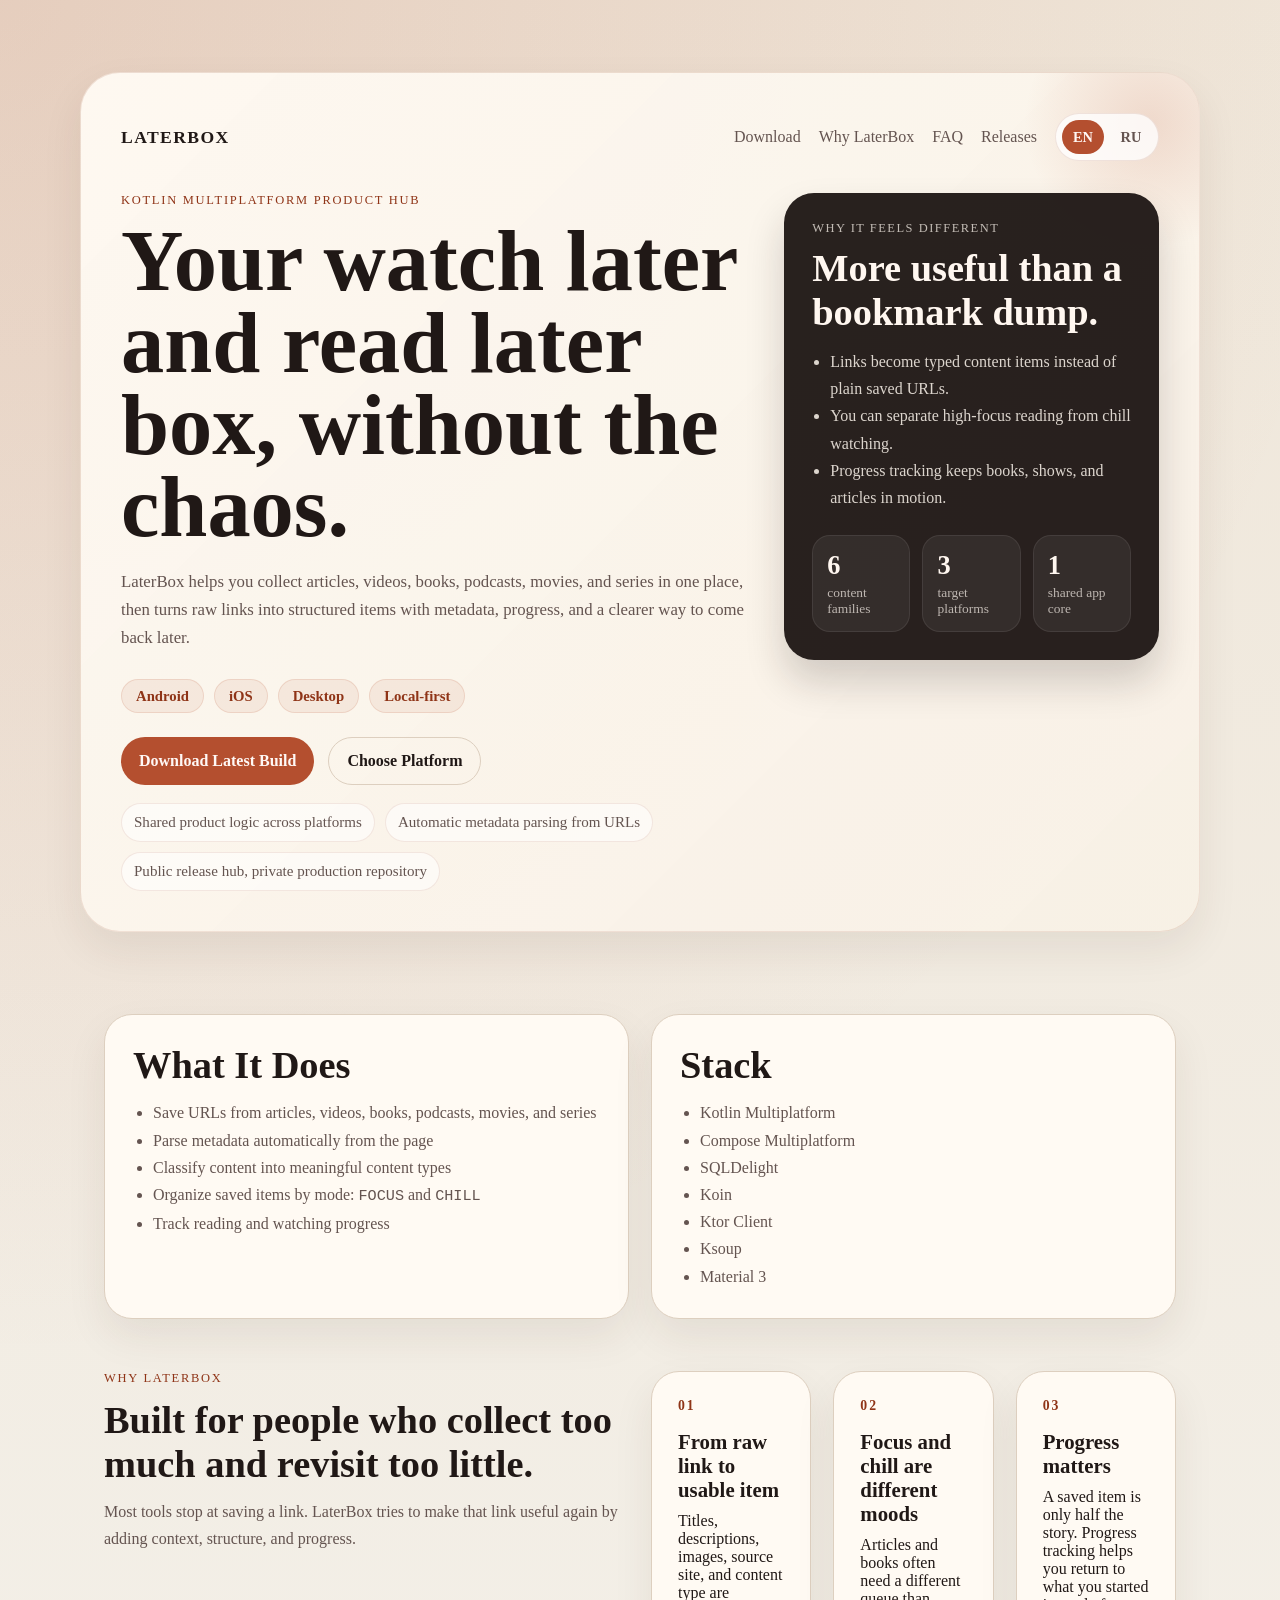
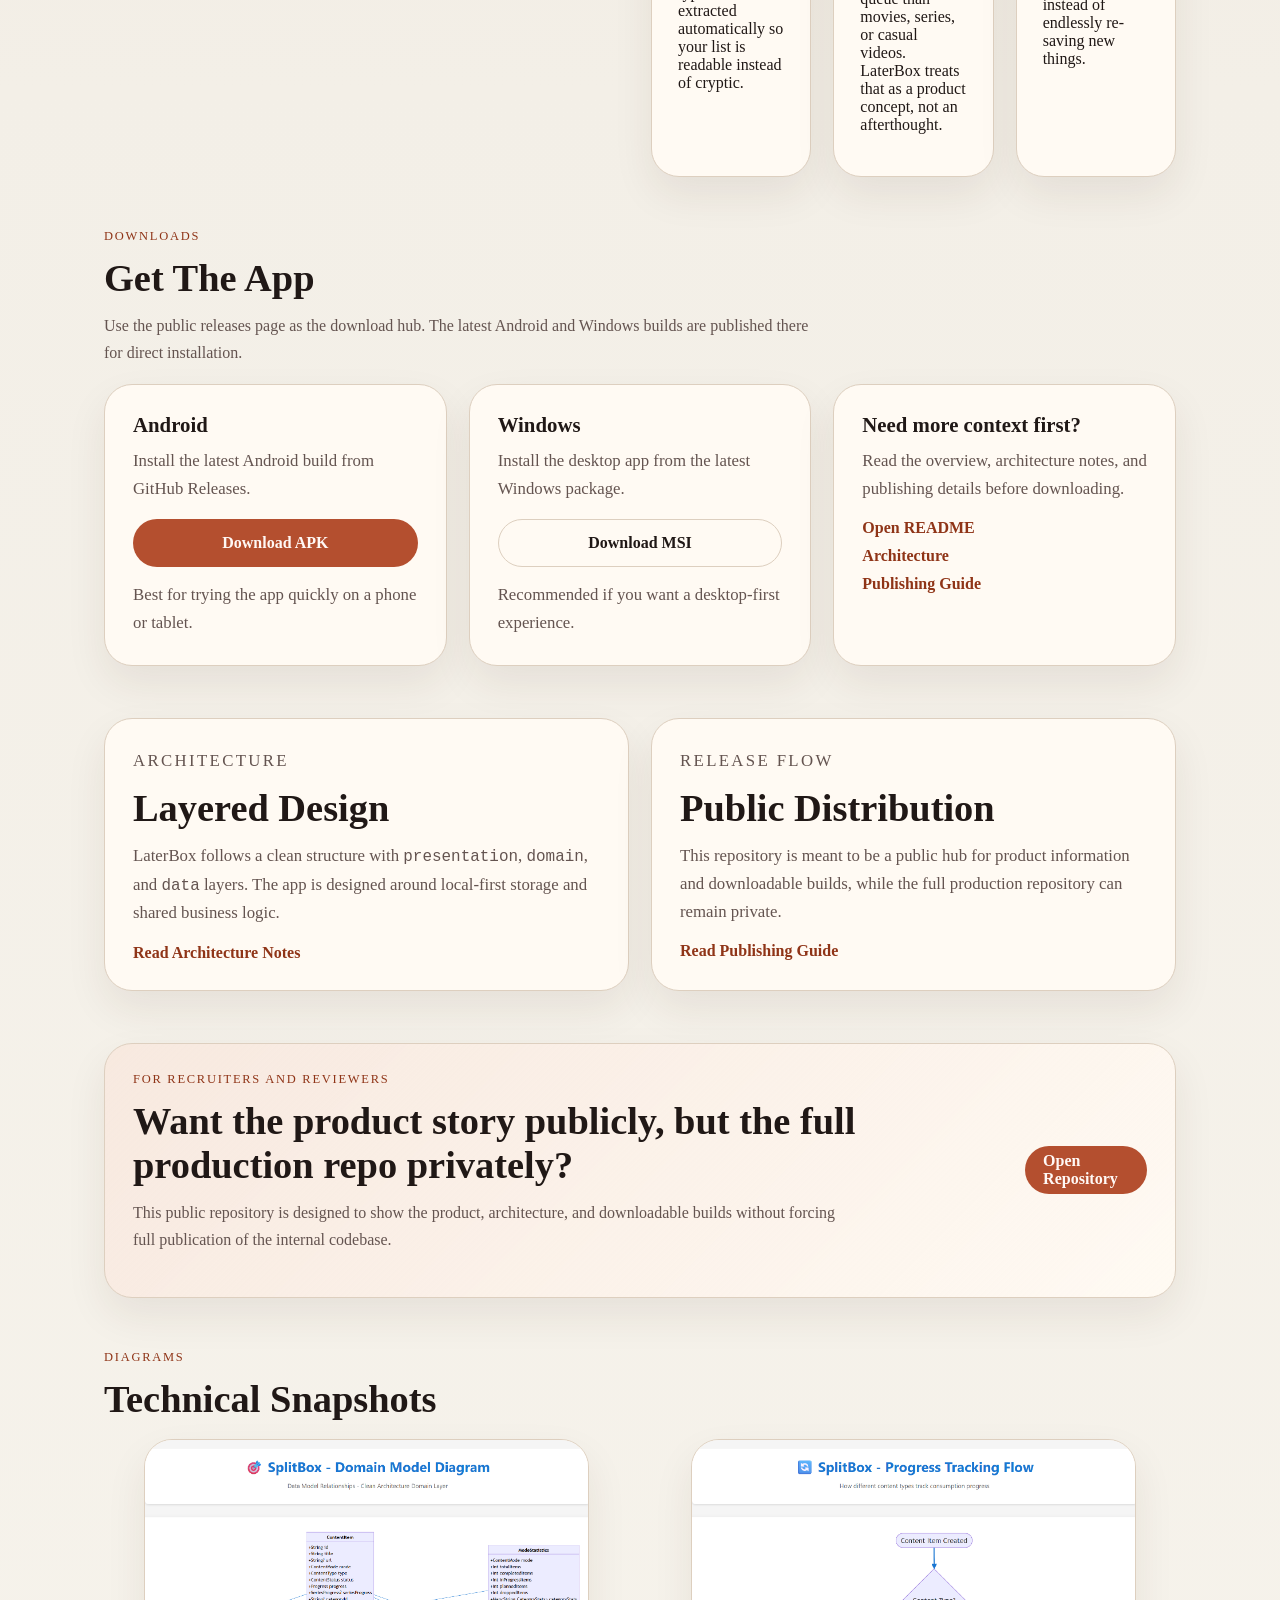
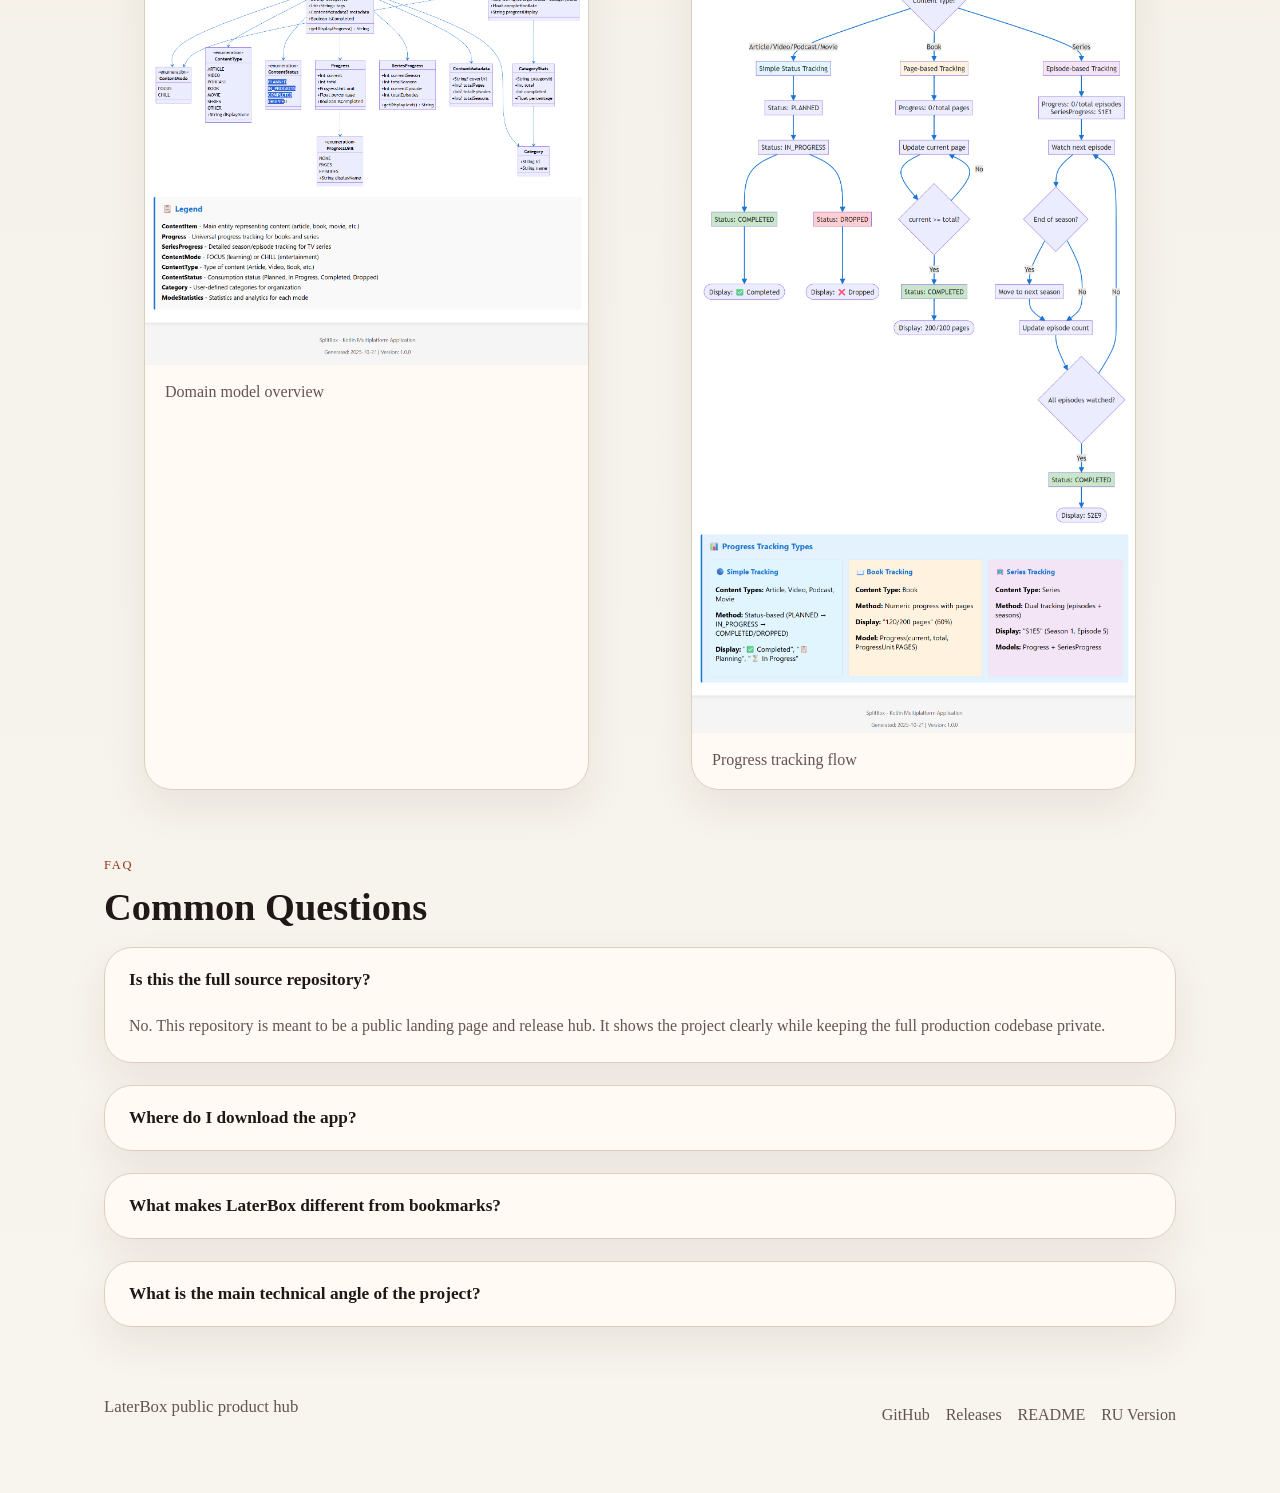
==== index.html @ 7e67aad1 "Initial public showcase site" ====
<!doctype html>
<html lang="en">
<head>
    <meta charset="utf-8">
    <meta name="viewport" content="width=device-width, initial-scale=1">
    <title>LaterBox | Save Things To Watch Or Read Later</title>
    <meta
        name="description"
        content="LaterBox is a Kotlin Multiplatform app for saving articles, videos, books, podcasts, movies, and series for later across Android, iOS, and Desktop."
    >
    <meta
        name="keywords"
        content="LaterBox, watch later, read later, Kotlin Multiplatform, Compose Multiplatform, Android app, desktop app"
    >
    <meta name="robots" content="index, follow">
    <meta property="og:title" content="LaterBox">
    <meta
        property="og:description"
        content="Save things to watch or read later across Android, iOS, and Desktop."
    >
    <meta property="og:type" content="website">
    <meta property="og:url" content="https://keatmur.github.io/LaterBox/">
    <meta property="og:image" content="https://keatmur.github.io/LaterBox/media/domain-model-diagram.png">
    <meta name="twitter:card" content="summary_large_image">
    <meta name="twitter:title" content="LaterBox">
    <meta
        name="twitter:description"
        content="A Kotlin Multiplatform app for saving things to watch or read later."
    >
    <link rel="canonical" href="https://keatmur.github.io/LaterBox/">
    <link rel="alternate" hreflang="en" href="https://keatmur.github.io/LaterBox/">
    <link rel="alternate" hreflang="ru" href="https://keatmur.github.io/LaterBox/ru.html">
    <link rel="alternate" hreflang="x-default" href="https://keatmur.github.io/LaterBox/">
    <link rel="stylesheet" href="./assets/styles.css">
</head>
<body>
    <header class="hero">
        <div class="hero__content">
            <div class="topbar">
                <a class="brand" href="#top">LaterBox</a>
                <div class="topbar__right">
                    <nav class="topbar__nav">
                        <a href="#downloads">Download</a>
                        <a href="#why">Why LaterBox</a>
                        <a href="#faq">FAQ</a>
                        <a href="https://github.com/keatmur/LaterBox/releases">Releases</a>
                    </nav>
                    <div class="lang-switch" aria-label="Language switcher">
                        <a class="lang-switch__link lang-switch__link--active" href="./index.html">EN</a>
                        <a class="lang-switch__link" href="./ru.html">RU</a>
                    </div>
                </div>
            </div>
            <div class="hero__layout" id="top">
                <div class="hero__copy">
                    <p class="eyebrow">Kotlin Multiplatform Product Hub</p>
                    <h1>Your watch later and read later box, without the chaos.</h1>
                    <p class="hero__lead">
                        LaterBox helps you collect articles, videos, books, podcasts, movies,
                        and series in one place, then turns raw links into structured items with
                        metadata, progress, and a clearer way to come back later.
                    </p>
                    <div class="hero__pillbar">
                        <span class="pill">Android</span>
                        <span class="pill">iOS</span>
                        <span class="pill">Desktop</span>
                        <span class="pill">Local-first</span>
                    </div>
                    <div class="hero__actions">
                        <a class="button button--primary" href="https://github.com/keatmur/LaterBox/releases/latest">Download Latest Build</a>
                        <a class="button button--secondary" href="#downloads">Choose Platform</a>
                    </div>
                    <div class="hero__meta">
                        <span>Shared product logic across platforms</span>
                        <span>Automatic metadata parsing from URLs</span>
                        <span>Public release hub, private production repository</span>
                    </div>
                </div>
                <aside class="hero__panel">
                    <p class="panel__eyebrow">Why it feels different</p>
                    <h2>More useful than a bookmark dump.</h2>
                    <ul class="panel__list">
                        <li>Links become typed content items instead of plain saved URLs.</li>
                        <li>You can separate high-focus reading from chill watching.</li>
                        <li>Progress tracking keeps books, shows, and articles in motion.</li>
                    </ul>
                    <div class="panel__stats">
                        <div class="stat">
                            <strong>6</strong>
                            <span>content families</span>
                        </div>
                        <div class="stat">
                            <strong>3</strong>
                            <span>target platforms</span>
                        </div>
                        <div class="stat">
                            <strong>1</strong>
                            <span>shared app core</span>
                        </div>
                    </div>
                </aside>
            </div>
        </div>
    </header>

    <main>
        <section class="section section--grid">
            <div class="card">
                <h2>What It Does</h2>
                <ul>
                    <li>Save URLs from articles, videos, books, podcasts, movies, and series</li>
                    <li>Parse metadata automatically from the page</li>
                    <li>Classify content into meaningful content types</li>
                    <li>Organize saved items by mode: <code>FOCUS</code> and <code>CHILL</code></li>
                    <li>Track reading and watching progress</li>
                </ul>
            </div>
            <div class="card">
                <h2>Stack</h2>
                <ul>
                    <li>Kotlin Multiplatform</li>
                    <li>Compose Multiplatform</li>
                    <li>SQLDelight</li>
                    <li>Koin</li>
                    <li>Ktor Client</li>
                    <li>Ksoup</li>
                    <li>Material 3</li>
                </ul>
            </div>
        </section>

        <section class="section section--grid section--offset" id="why">
            <div class="section__intro">
                <p class="eyebrow">Why LaterBox</p>
                <h2>Built for people who collect too much and revisit too little.</h2>
                <p class="section__lead">
                    Most tools stop at saving a link. LaterBox tries to make that link useful again
                    by adding context, structure, and progress.
                </p>
            </div>
            <div class="why-grid">
                <article class="why-card">
                    <p class="why-card__index">01</p>
                    <h3>From raw link to usable item</h3>
                    <p>
                        Titles, descriptions, images, source site, and content type are extracted
                        automatically so your list is readable instead of cryptic.
                    </p>
                </article>
                <article class="why-card">
                    <p class="why-card__index">02</p>
                    <h3>Focus and chill are different moods</h3>
                    <p>
                        Articles and books often need a different queue than movies, series, or
                        casual videos. LaterBox treats that as a product concept, not an afterthought.
                    </p>
                </article>
                <article class="why-card">
                    <p class="why-card__index">03</p>
                    <h3>Progress matters</h3>
                    <p>
                        A saved item is only half the story. Progress tracking helps you return to
                        what you started instead of endlessly re-saving new things.
                    </p>
                </article>
            </div>
        </section>

        <section class="section" id="downloads">
            <div class="section__header">
                <p class="eyebrow">Downloads</p>
                <h2>Get The App</h2>
                <p class="section__lead">
                    Use the public releases page as the download hub. The latest Android and
                    Windows builds are published there for direct installation.
                </p>
            </div>
            <div class="download-grid">
                <article class="download-card">
                    <h3>Android</h3>
                    <p>Install the latest Android build from GitHub Releases.</p>
                    <a class="button button--primary button--full" href="https://github.com/keatmur/LaterBox/releases/latest">Download APK</a>
                    <p class="download-note">Best for trying the app quickly on a phone or tablet.</p>
                </article>
                <article class="download-card">
                    <h3>Windows</h3>
                    <p>Install the desktop app from the latest Windows package.</p>
                    <a class="button button--secondary button--full" href="https://github.com/keatmur/LaterBox/releases/latest">Download MSI</a>
                    <p class="download-note">Recommended if you want a desktop-first experience.</p>
                </article>
                <article class="download-card">
                    <h3>Need more context first?</h3>
                    <p>Read the overview, architecture notes, and publishing details before downloading.</p>
                    <div class="download-links">
                        <a class="text-link" href="./README.md">Open README</a>
                        <a class="text-link" href="./docs/ARCHITECTURE.md">Architecture</a>
                        <a class="text-link" href="./docs/PUBLISHING.md">Publishing Guide</a>
                    </div>
                </article>
            </div>
        </section>

        <section class="section section--grid">
            <div class="card">
                <p class="eyebrow">Architecture</p>
                <h2>Layered Design</h2>
                <p>
                    LaterBox follows a clean structure with <code>presentation</code>,
                    <code>domain</code>, and <code>data</code> layers. The app is designed
                    around local-first storage and shared business logic.
                </p>
                <a class="text-link" href="./docs/ARCHITECTURE.md">Read Architecture Notes</a>
            </div>
            <div class="card">
                <p class="eyebrow">Release Flow</p>
                <h2>Public Distribution</h2>
                <p>
                    This repository is meant to be a public hub for product information and
                    downloadable builds, while the full production repository can remain private.
                </p>
                <a class="text-link" href="./docs/PUBLISHING.md">Read Publishing Guide</a>
            </div>
        </section>

        <section class="section section--callout">
            <div class="callout">
                <div>
                    <p class="eyebrow">For Recruiters And Reviewers</p>
                    <h2>Want the product story publicly, but the full production repo privately?</h2>
                    <p class="section__lead">
                        This public repository is designed to show the product, architecture, and
                        downloadable builds without forcing full publication of the internal codebase.
                    </p>
                </div>
                <a class="button button--primary" href="https://github.com/keatmur/LaterBox">Open Repository</a>
            </div>
        </section>

        <section class="section">
            <div class="section__header">
                <p class="eyebrow">Diagrams</p>
                <h2>Technical Snapshots</h2>
            </div>
            <div class="image-grid">
                <figure class="image-card">
                    <img src="./media/domain-model-diagram.png" alt="LaterBox domain model diagram">
                    <figcaption>Domain model overview</figcaption>
                </figure>
                <figure class="image-card">
                    <img src="./media/progress-flow-diagram.png" alt="LaterBox progress flow diagram">
                    <figcaption>Progress tracking flow</figcaption>
                </figure>
            </div>
        </section>

        <section class="section" id="faq">
            <div class="section__header">
                <p class="eyebrow">FAQ</p>
                <h2>Common Questions</h2>
            </div>
            <div class="faq-list">
                <details class="faq-item" open>
                    <summary>Is this the full source repository?</summary>
                    <p>
                        No. This repository is meant to be a public landing page and release hub.
                        It shows the project clearly while keeping the full production codebase private.
                    </p>
                </details>
                <details class="faq-item">
                    <summary>Where do I download the app?</summary>
                    <p>
                        Download links point to GitHub Releases, where Android APK and Windows MSI
                        packages are published.
                    </p>
                </details>
                <details class="faq-item">
                    <summary>What makes LaterBox different from bookmarks?</summary>
                    <p>
                        LaterBox parses metadata, infers content type, separates focus from chill
                        consumption, and supports progress tracking for longer-form content.
                    </p>
                </details>
                <details class="faq-item">
                    <summary>What is the main technical angle of the project?</summary>
                    <p>
                        Kotlin Multiplatform, Compose Multiplatform, local-first persistence,
                        metadata parsing, and shared domain logic across targets.
                    </p>
                </details>
            </div>
        </section>
    </main>

    <footer class="footer">
        <p>LaterBox public product hub</p>
        <nav class="footer__nav">
            <a href="https://github.com/keatmur/LaterBox">GitHub</a>
            <a href="https://github.com/keatmur/LaterBox/releases">Releases</a>
            <a href="./README.md">README</a>
            <a href="./ru.html">RU Version</a>
        </nav>
    </footer>
</body>
</html>
---- assets/styles.css ----
:root {
    --bg: #f3efe7;
    --surface: #fffaf3;
    --surface-strong: #f7f0e5;
    --text: #201816;
    --muted: #645450;
    --line: #ddcfbf;
    --accent: #b44f2f;
    --accent-strong: #8f3417;
    --shadow: 0 18px 40px rgba(65, 36, 24, 0.08);
    --radius-lg: 28px;
    --radius-md: 18px;
    --max-width: 1120px;
}

* {
    box-sizing: border-box;
}

html {
    scroll-behavior: smooth;
}

body {
    margin: 0;
    font-family: Georgia, "Times New Roman", serif;
    color: var(--text);
    background:
        radial-gradient(circle at top left, rgba(180, 79, 47, 0.16), transparent 28%),
        linear-gradient(180deg, #efe6d9 0%, var(--bg) 36%, #f8f5ee 100%);
}

img {
    display: block;
    width: 100%;
    height: auto;
}

a {
    color: inherit;
}

code {
    font-family: "Courier New", monospace;
    font-size: 0.95em;
}

.hero,
.section,
.footer {
    padding-left: 24px;
    padding-right: 24px;
}

.hero__content,
.section,
.footer {
    max-width: var(--max-width);
    margin: 0 auto;
}

.hero {
    padding-top: 72px;
    padding-bottom: 56px;
}

.hero__content {
    background: linear-gradient(135deg, rgba(255, 250, 243, 0.94), rgba(247, 240, 229, 0.96));
    border: 1px solid rgba(143, 52, 23, 0.12);
    border-radius: 40px;
    padding: 40px;
    box-shadow: var(--shadow);
    position: relative;
    overflow: hidden;
}

.hero__content::after {
    content: "";
    position: absolute;
    right: -80px;
    top: -80px;
    width: 260px;
    height: 260px;
    border-radius: 50%;
    background: radial-gradient(circle, rgba(180, 79, 47, 0.16), transparent 68%);
    pointer-events: none;
}

.topbar {
    display: flex;
    align-items: center;
    justify-content: space-between;
    gap: 20px;
    margin-bottom: 32px;
    position: relative;
    z-index: 1;
}

.brand,
.topbar__nav a {
    text-decoration: none;
}

.brand {
    font-size: 1.1rem;
    font-weight: 700;
    letter-spacing: 0.08em;
    text-transform: uppercase;
}

.topbar__nav {
    display: flex;
    flex-wrap: wrap;
    gap: 18px;
}

.topbar__right {
    display: flex;
    align-items: center;
    gap: 18px;
}

.topbar__nav a {
    color: var(--muted);
}

.lang-switch {
    display: inline-flex;
    align-items: center;
    gap: 6px;
    padding: 6px;
    border-radius: 999px;
    background: rgba(255, 255, 255, 0.78);
    border: 1px solid rgba(143, 52, 23, 0.12);
}

.lang-switch__link {
    min-width: 42px;
    min-height: 34px;
    display: inline-flex;
    align-items: center;
    justify-content: center;
    border-radius: 999px;
    text-decoration: none;
    color: var(--muted);
    font-size: 0.9rem;
    font-weight: 700;
}

.lang-switch__link--active {
    background: var(--accent);
    color: #fff8f5;
}

.hero__layout {
    display: grid;
    grid-template-columns: minmax(0, 1.45fr) minmax(280px, 0.85fr);
    gap: 24px;
    align-items: start;
    position: relative;
    z-index: 1;
}

.hero__copy,
.hero__panel {
    min-width: 0;
}

.eyebrow {
    margin: 0 0 12px;
    text-transform: uppercase;
    letter-spacing: 0.14em;
    font-size: 0.78rem;
    color: var(--accent-strong);
}

h1,
h2,
h3,
p,
ul,
figure {
    margin-top: 0;
}

h1 {
    font-size: clamp(2.8rem, 7vw, 5.4rem);
    line-height: 0.95;
    margin-bottom: 20px;
}

h2 {
    font-size: clamp(1.7rem, 3vw, 2.4rem);
    margin-bottom: 12px;
}

h3 {
    font-size: 1.3rem;
    margin-bottom: 10px;
}

.hero__lead,
.card p,
.download-card p,
.footer p {
    color: var(--muted);
    line-height: 1.65;
    font-size: 1.05rem;
}

.hero__lead {
    max-width: 760px;
    margin-bottom: 28px;
}

.hero__actions {
    display: flex;
    flex-wrap: wrap;
    gap: 14px;
    margin-bottom: 18px;
}

.hero__pillbar,
.hero__meta {
    display: flex;
    flex-wrap: wrap;
    gap: 10px;
}

.hero__pillbar {
    margin-bottom: 24px;
}

.hero__meta {
    color: var(--muted);
    font-size: 0.94rem;
}

.hero__meta span {
    padding: 10px 12px;
    background: rgba(255, 255, 255, 0.56);
    border: 1px solid rgba(143, 52, 23, 0.1);
    border-radius: 999px;
}

.pill {
    display: inline-flex;
    align-items: center;
    min-height: 34px;
    padding: 0 14px;
    border-radius: 999px;
    background: rgba(180, 79, 47, 0.08);
    color: var(--accent-strong);
    border: 1px solid rgba(180, 79, 47, 0.14);
    font-size: 0.92rem;
    font-weight: 700;
}

.hero__panel {
    background: rgba(32, 24, 22, 0.96);
    color: #fff7f0;
    border-radius: 30px;
    padding: 28px;
    box-shadow: 0 22px 38px rgba(32, 24, 22, 0.18);
}

.panel__eyebrow {
    color: rgba(255, 248, 240, 0.72);
    text-transform: uppercase;
    letter-spacing: 0.12em;
    font-size: 0.78rem;
    margin: 0 0 10px;
}

.hero__panel h2 {
    margin-bottom: 14px;
}

.panel__list {
    margin: 0 0 24px;
    padding-left: 18px;
    color: rgba(255, 248, 240, 0.84);
    line-height: 1.7;
}

.panel__stats {
    display: grid;
    grid-template-columns: repeat(3, minmax(0, 1fr));
    gap: 12px;
}

.stat {
    padding: 14px;
    border-radius: 18px;
    background: rgba(255, 255, 255, 0.06);
    border: 1px solid rgba(255, 255, 255, 0.08);
}

.stat strong,
.stat span {
    display: block;
}

.stat strong {
    font-size: 1.65rem;
    margin-bottom: 4px;
}

.stat span {
    color: rgba(255, 248, 240, 0.68);
    font-size: 0.84rem;
}

.button,
.text-link {
    transition: transform 140ms ease, opacity 140ms ease, background-color 140ms ease;
}

.button:hover,
.text-link:hover {
    transform: translateY(-1px);
}

.button {
    display: inline-flex;
    align-items: center;
    justify-content: center;
    min-height: 48px;
    padding: 0 18px;
    border-radius: 999px;
    text-decoration: none;
    font-weight: 700;
}

.button--primary {
    background: var(--accent);
    color: #fff8f5;
}

.button--secondary {
    background: transparent;
    color: var(--text);
    border: 1px solid var(--line);
}

.button--full {
    width: 100%;
}

.section {
    padding-top: 26px;
    padding-bottom: 26px;
}

.section__header {
    margin-bottom: 18px;
}

.section__intro {
    align-self: start;
}

.section__lead {
    color: var(--muted);
    line-height: 1.7;
    max-width: 720px;
}

.section--grid {
    display: grid;
    grid-template-columns: repeat(2, minmax(0, 1fr));
    gap: 22px;
}

.section--offset {
    align-items: start;
}

.card,
.download-card,
.image-card,
.why-card,
.faq-item,
.callout {
    background: var(--surface);
    border: 1px solid var(--line);
    border-radius: var(--radius-lg);
    box-shadow: var(--shadow);
}

.card,
.download-card {
    padding: 28px;
}

.card ul,
.download-card ul {
    padding-left: 20px;
    margin-bottom: 0;
    color: var(--muted);
    line-height: 1.7;
}

.download-grid,
.image-grid,
.why-grid,
.faq-list {
    display: grid;
    gap: 22px;
}

.download-grid {
    grid-template-columns: repeat(3, minmax(0, 1fr));
}

.image-grid {
    grid-template-columns: repeat(2, minmax(0, 1fr));
}

.why-grid {
    grid-template-columns: repeat(3, minmax(0, 1fr));
}

.why-card {
    padding: 26px;
    position: relative;
    overflow: hidden;
}

.why-card__index {
    font-size: 0.86rem;
    font-weight: 700;
    letter-spacing: 0.14em;
    color: var(--accent-strong);
    margin-bottom: 16px;
}

.download-note {
    margin-top: 14px;
    margin-bottom: 0;
    font-size: 0.95rem;
}

.download-links {
    display: grid;
    gap: 10px;
}

.image-card {
    overflow: hidden;
}

.image-card figcaption {
    padding: 18px 20px 20px;
    color: var(--muted);
}

.callout {
    display: flex;
    align-items: center;
    justify-content: space-between;
    gap: 24px;
    padding: 28px;
    background:
        linear-gradient(135deg, rgba(180, 79, 47, 0.1), rgba(255, 250, 243, 0.96)),
        var(--surface);
}

.faq-list {
    grid-template-columns: 1fr;
}

.faq-item {
    padding: 0;
    overflow: hidden;
}

.faq-item summary {
    list-style: none;
    cursor: pointer;
    padding: 22px 24px;
    font-size: 1.08rem;
    font-weight: 700;
}

.faq-item summary::-webkit-details-marker {
    display: none;
}

.faq-item p {
    margin: 0;
    padding: 0 24px 22px;
    color: var(--muted);
    line-height: 1.7;
}

.text-link {
    color: var(--accent-strong);
    font-weight: 700;
    text-decoration: none;
}

.footer {
    display: flex;
    align-items: center;
    justify-content: space-between;
    gap: 16px;
    max-width: var(--max-width);
    margin: 0 auto;
    padding-top: 40px;
    padding-bottom: 56px;
}

.footer__nav {
    display: flex;
    flex-wrap: wrap;
    gap: 16px;
}

.footer__nav a {
    color: var(--muted);
    text-decoration: none;
}

@media (max-width: 900px) {
    .hero__layout,
    .section--grid,
    .download-grid,
    .image-grid,
    .why-grid,
    .footer {
        grid-template-columns: 1fr;
    }

    .topbar,
    .topbar__right,
    .callout {
        display: grid;
    }

    .panel__stats {
        grid-template-columns: 1fr;
    }

    .footer {
        display: grid;
    }

    .hero {
        padding-top: 28px;
    }

    .hero__content {
        padding: 28px;
        border-radius: 28px;
    }

    .faq-item summary {
        padding-bottom: 16px;
    }
}
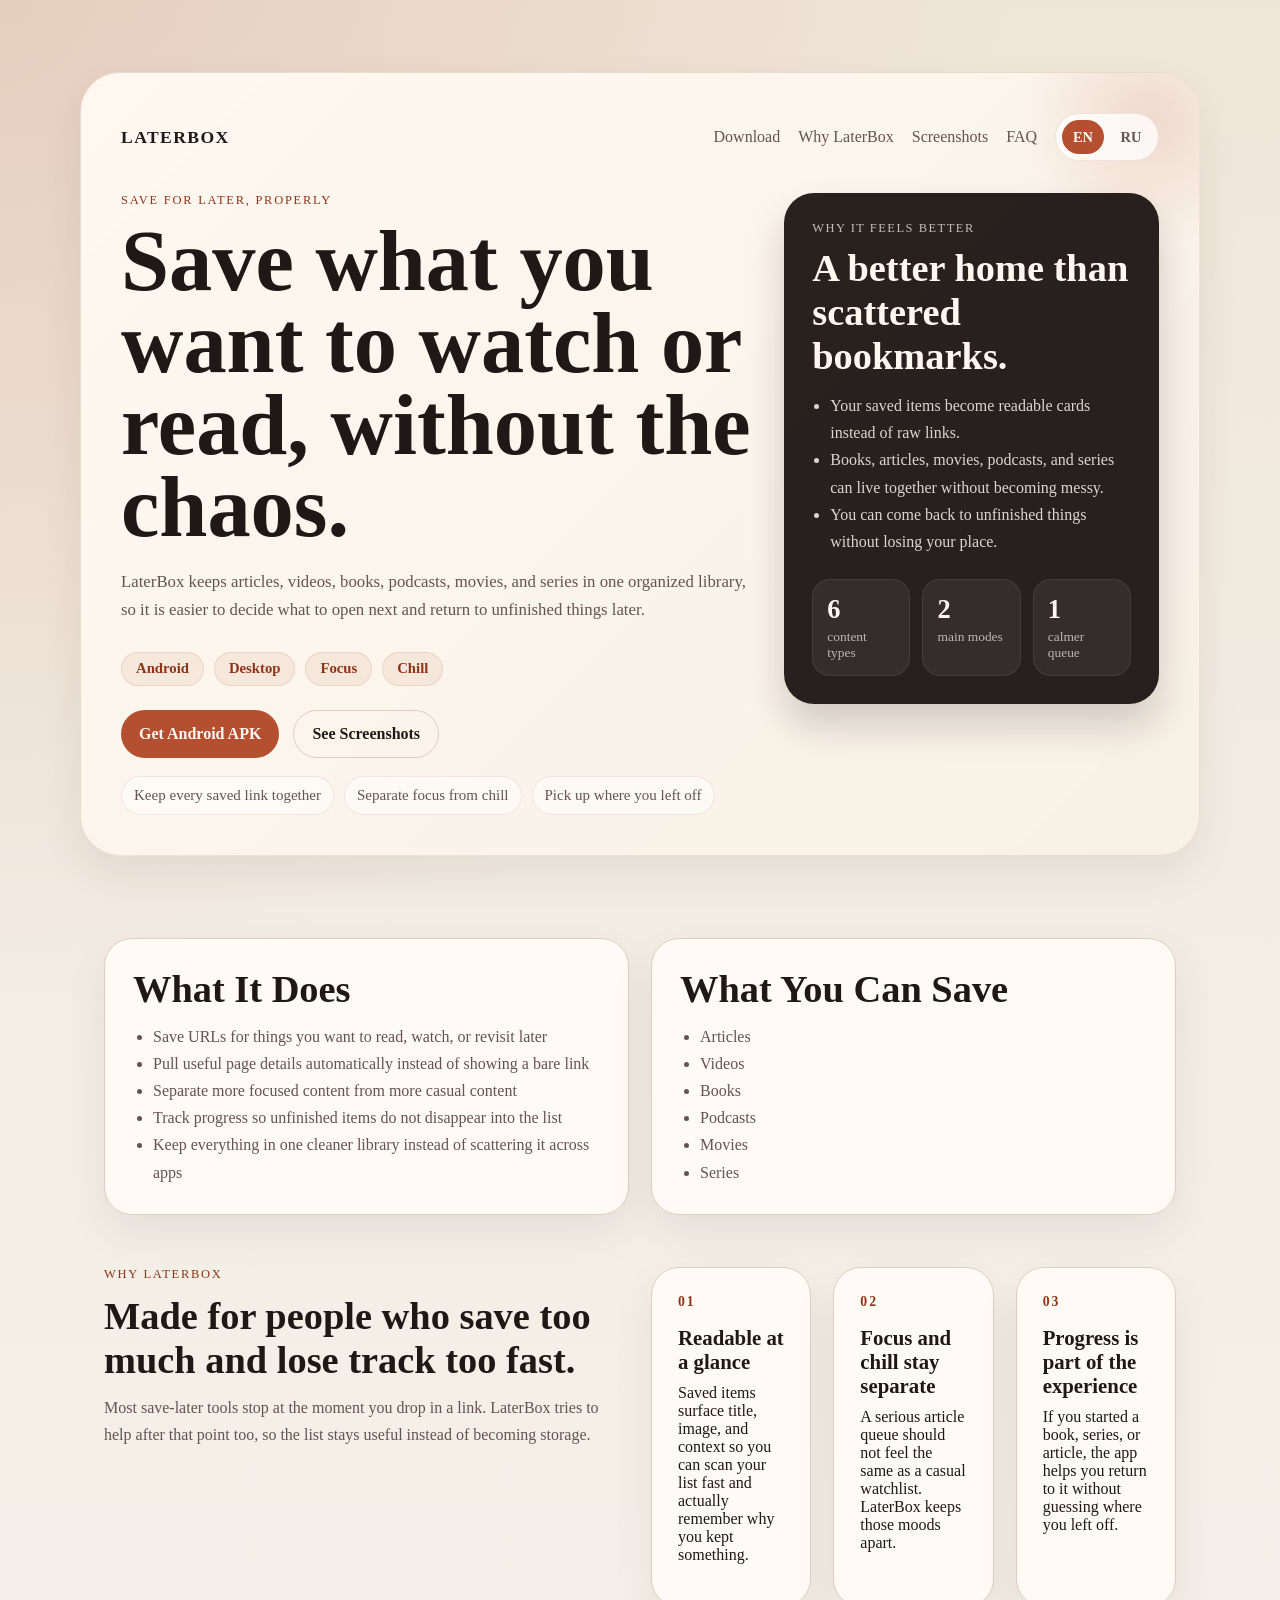
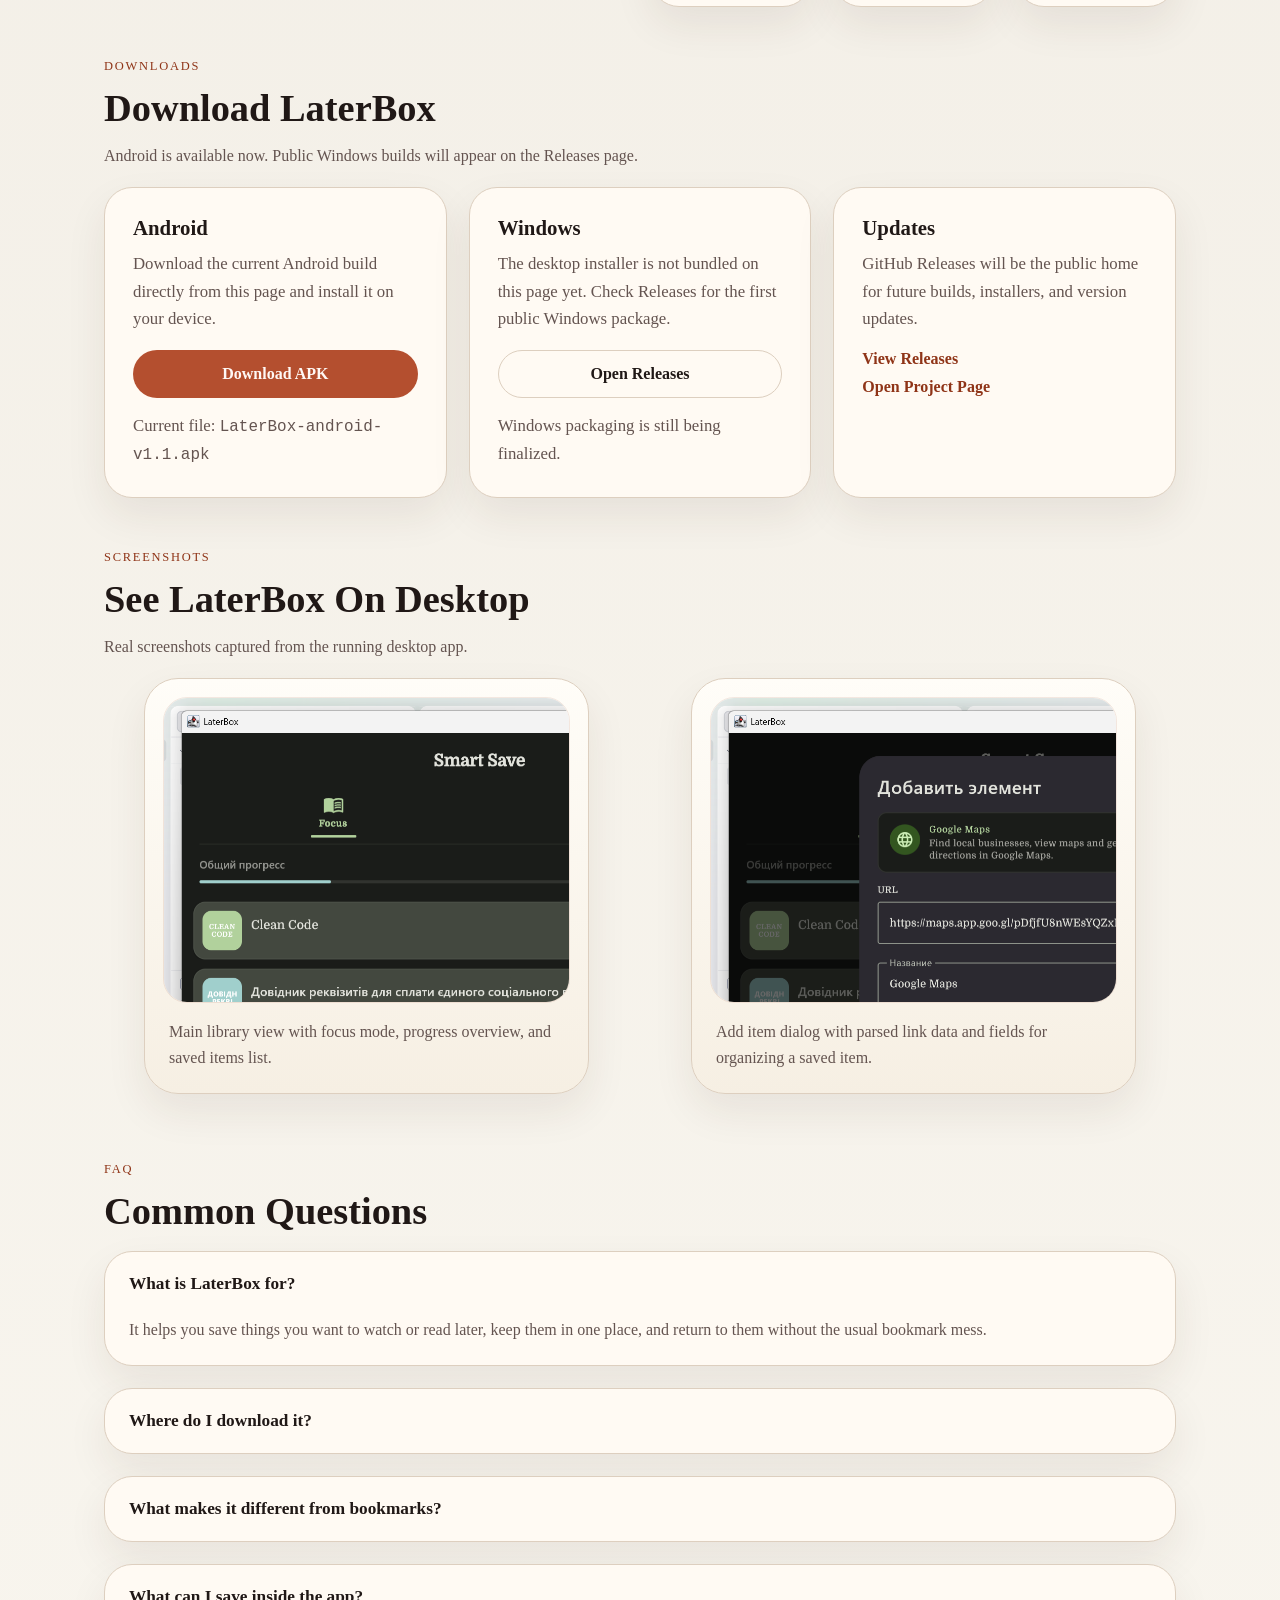
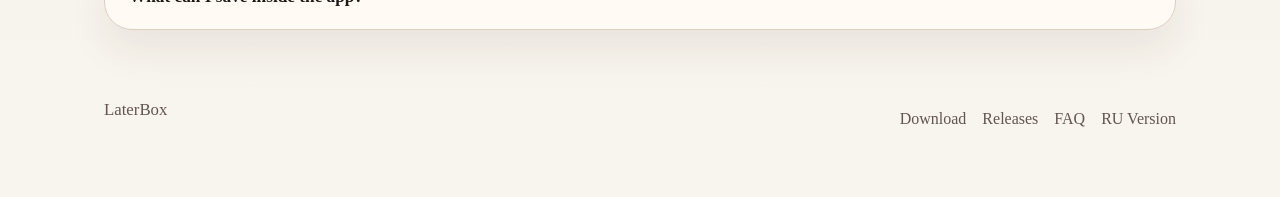
==== commit 210bb6f3: "Polish public landing pages and update real   screenshots" ====
--- a/index.html
+++ b/index.html
@@ -3,29 +3,29 @@
 <head>
     <meta charset="utf-8">
     <meta name="viewport" content="width=device-width, initial-scale=1">
-    <title>LaterBox | Save Things To Watch Or Read Later</title>
+    <title>LaterBox | Save Links For Later Without The Mess</title>
     <meta
         name="description"
-        content="LaterBox is a Kotlin Multiplatform app for saving articles, videos, books, podcasts, movies, and series for later across Android, iOS, and Desktop."
+        content="LaterBox helps you save articles, videos, books, podcasts, movies, and series in one organized place you can actually come back to later."
     >
     <meta
         name="keywords"
-        content="LaterBox, watch later, read later, Kotlin Multiplatform, Compose Multiplatform, Android app, desktop app"
+        content="LaterBox, watch later, read later, save links, reading list, watch list, Android app, desktop app"
     >
     <meta name="robots" content="index, follow">
     <meta property="og:title" content="LaterBox">
     <meta
         property="og:description"
-        content="Save things to watch or read later across Android, iOS, and Desktop."
+        content="Save links for later, stay organized, and pick up where you left off."
     >
     <meta property="og:type" content="website">
     <meta property="og:url" content="https://keatmur.github.io/LaterBox/">
-    <meta property="og:image" content="https://keatmur.github.io/LaterBox/media/domain-model-diagram.png">
+    <meta property="og:image" content="https://keatmur.github.io/LaterBox/media/screenshots/laterbox-main-real.png">
     <meta name="twitter:card" content="summary_large_image">
     <meta name="twitter:title" content="LaterBox">
     <meta
         name="twitter:description"
-        content="A Kotlin Multiplatform app for saving things to watch or read later."
+        content="A cleaner app for saving what you want to watch or read later."
     >
     <link rel="canonical" href="https://keatmur.github.io/LaterBox/">
     <link rel="alternate" hreflang="en" href="https://keatmur.github.io/LaterBox/">
@@ -42,8 +42,8 @@
                     <nav class="topbar__nav">
                         <a href="#downloads">Download</a>
                         <a href="#why">Why LaterBox</a>
+                        <a href="#screenshots">Screenshots</a>
                         <a href="#faq">FAQ</a>
-                        <a href="https://github.com/keatmur/LaterBox/releases">Releases</a>
                     </nav>
                     <div class="lang-switch" aria-label="Language switcher">
                         <a class="lang-switch__link lang-switch__link--active" href="./index.html">EN</a>
@@ -53,49 +53,49 @@
             </div>
             <div class="hero__layout" id="top">
                 <div class="hero__copy">
-                    <p class="eyebrow">Kotlin Multiplatform Product Hub</p>
-                    <h1>Your watch later and read later box, without the chaos.</h1>
+                    <p class="eyebrow">Save For Later, Properly</p>
+                    <h1>Save what you want to watch or read, without the chaos.</h1>
                     <p class="hero__lead">
-                        LaterBox helps you collect articles, videos, books, podcasts, movies,
-                        and series in one place, then turns raw links into structured items with
-                        metadata, progress, and a clearer way to come back later.
+                        LaterBox keeps articles, videos, books, podcasts, movies, and series in
+                        one organized library, so it is easier to decide what to open next and
+                        return to unfinished things later.
                     </p>
                     <div class="hero__pillbar">
                         <span class="pill">Android</span>
-                        <span class="pill">iOS</span>
                         <span class="pill">Desktop</span>
-                        <span class="pill">Local-first</span>
+                        <span class="pill">Focus</span>
+                        <span class="pill">Chill</span>
                     </div>
                     <div class="hero__actions">
-                        <a class="button button--primary" href="https://github.com/keatmur/LaterBox/releases/latest">Download Latest Build</a>
-                        <a class="button button--secondary" href="#downloads">Choose Platform</a>
+                        <a class="button button--primary" href="./downloads/LaterBox-android-v1.1.apk" download>Get Android APK</a>
+                        <a class="button button--secondary" href="#screenshots">See Screenshots</a>
                     </div>
                     <div class="hero__meta">
-                        <span>Shared product logic across platforms</span>
-                        <span>Automatic metadata parsing from URLs</span>
-                        <span>Public release hub, private production repository</span>
+                        <span>Keep every saved link together</span>
+                        <span>Separate focus from chill</span>
+                        <span>Pick up where you left off</span>
                     </div>
                 </div>
                 <aside class="hero__panel">
-                    <p class="panel__eyebrow">Why it feels different</p>
-                    <h2>More useful than a bookmark dump.</h2>
+                    <p class="panel__eyebrow">Why it feels better</p>
+                    <h2>A better home than scattered bookmarks.</h2>
                     <ul class="panel__list">
-                        <li>Links become typed content items instead of plain saved URLs.</li>
-                        <li>You can separate high-focus reading from chill watching.</li>
-                        <li>Progress tracking keeps books, shows, and articles in motion.</li>
+                        <li>Your saved items become readable cards instead of raw links.</li>
+                        <li>Books, articles, movies, podcasts, and series can live together without becoming messy.</li>
+                        <li>You can come back to unfinished things without losing your place.</li>
                     </ul>
                     <div class="panel__stats">
                         <div class="stat">
                             <strong>6</strong>
-                            <span>content families</span>
+                            <span>content types</span>
                         </div>
                         <div class="stat">
-                            <strong>3</strong>
-                            <span>target platforms</span>
+                            <strong>2</strong>
+                            <span>main modes</span>
                         </div>
                         <div class="stat">
                             <strong>1</strong>
-                            <span>shared app core</span>
+                            <span>calmer queue</span>
                         </div>
                     </div>
                 </aside>
@@ -108,23 +108,22 @@
             <div class="card">
                 <h2>What It Does</h2>
                 <ul>
-                    <li>Save URLs from articles, videos, books, podcasts, movies, and series</li>
-                    <li>Parse metadata automatically from the page</li>
-                    <li>Classify content into meaningful content types</li>
-                    <li>Organize saved items by mode: <code>FOCUS</code> and <code>CHILL</code></li>
-                    <li>Track reading and watching progress</li>
+                    <li>Save URLs for things you want to read, watch, or revisit later</li>
+                    <li>Pull useful page details automatically instead of showing a bare link</li>
+                    <li>Separate more focused content from more casual content</li>
+                    <li>Track progress so unfinished items do not disappear into the list</li>
+                    <li>Keep everything in one cleaner library instead of scattering it across apps</li>
                 </ul>
             </div>
             <div class="card">
-                <h2>Stack</h2>
+                <h2>What You Can Save</h2>
                 <ul>
-                    <li>Kotlin Multiplatform</li>
-                    <li>Compose Multiplatform</li>
-                    <li>SQLDelight</li>
-                    <li>Koin</li>
-                    <li>Ktor Client</li>
-                    <li>Ksoup</li>
-                    <li>Material 3</li>
+                    <li>Articles</li>
+                    <li>Videos</li>
+                    <li>Books</li>
+                    <li>Podcasts</li>
+                    <li>Movies</li>
+                    <li>Series</li>
                 </ul>
             </div>
         </section>
@@ -132,35 +131,35 @@
         <section class="section section--grid section--offset" id="why">
             <div class="section__intro">
                 <p class="eyebrow">Why LaterBox</p>
-                <h2>Built for people who collect too much and revisit too little.</h2>
+                <h2>Made for people who save too much and lose track too fast.</h2>
                 <p class="section__lead">
-                    Most tools stop at saving a link. LaterBox tries to make that link useful again
-                    by adding context, structure, and progress.
+                    Most save-later tools stop at the moment you drop in a link. LaterBox tries to
+                    help after that point too, so the list stays useful instead of becoming storage.
                 </p>
             </div>
             <div class="why-grid">
                 <article class="why-card">
                     <p class="why-card__index">01</p>
-                    <h3>From raw link to usable item</h3>
-                    <p>
-                        Titles, descriptions, images, source site, and content type are extracted
-                        automatically so your list is readable instead of cryptic.
+                    <h3>Readable at a glance</h3>
+                    <p>
+                        Saved items surface title, image, and context so you can scan your list fast
+                        and actually remember why you kept something.
                     </p>
                 </article>
                 <article class="why-card">
                     <p class="why-card__index">02</p>
-                    <h3>Focus and chill are different moods</h3>
-                    <p>
-                        Articles and books often need a different queue than movies, series, or
-                        casual videos. LaterBox treats that as a product concept, not an afterthought.
+                    <h3>Focus and chill stay separate</h3>
+                    <p>
+                        A serious article queue should not feel the same as a casual watchlist.
+                        LaterBox keeps those moods apart.
                     </p>
                 </article>
                 <article class="why-card">
                     <p class="why-card__index">03</p>
-                    <h3>Progress matters</h3>
-                    <p>
-                        A saved item is only half the story. Progress tracking helps you return to
-                        what you started instead of endlessly re-saving new things.
+                    <h3>Progress is part of the experience</h3>
+                    <p>
+                        If you started a book, series, or article, the app helps you return to it
+                        without guessing where you left off.
                     </p>
                 </article>
             </div>
@@ -169,86 +168,52 @@
         <section class="section" id="downloads">
             <div class="section__header">
                 <p class="eyebrow">Downloads</p>
-                <h2>Get The App</h2>
+                <h2>Download LaterBox</h2>
                 <p class="section__lead">
-                    Use the public releases page as the download hub. The latest Android and
-                    Windows builds are published there for direct installation.
+                    Android is available now. Public Windows builds will appear on the Releases
+                    page.
                 </p>
             </div>
             <div class="download-grid">
                 <article class="download-card">
                     <h3>Android</h3>
-                    <p>Install the latest Android build from GitHub Releases.</p>
-                    <a class="button button--primary button--full" href="https://github.com/keatmur/LaterBox/releases/latest">Download APK</a>
-                    <p class="download-note">Best for trying the app quickly on a phone or tablet.</p>
+                    <p>Download the current Android build directly from this page and install it on your device.</p>
+                    <a class="button button--primary button--full" href="./downloads/LaterBox-android-v1.1.apk" download>Download APK</a>
+                    <p class="download-note">Current file: <code>LaterBox-android-v1.1.apk</code></p>
                 </article>
                 <article class="download-card">
                     <h3>Windows</h3>
-                    <p>Install the desktop app from the latest Windows package.</p>
-                    <a class="button button--secondary button--full" href="https://github.com/keatmur/LaterBox/releases/latest">Download MSI</a>
-                    <p class="download-note">Recommended if you want a desktop-first experience.</p>
+                    <p>The desktop installer is not bundled on this page yet. Check Releases for the first public Windows package.</p>
+                    <a class="button button--secondary button--full" href="https://github.com/keatmur/LaterBox/releases">Open Releases</a>
+                    <p class="download-note">Windows packaging is still being finalized.</p>
                 </article>
                 <article class="download-card">
-                    <h3>Need more context first?</h3>
-                    <p>Read the overview, architecture notes, and publishing details before downloading.</p>
+                    <h3>Updates</h3>
+                    <p>GitHub Releases will be the public home for future builds, installers, and version updates.</p>
                     <div class="download-links">
-                        <a class="text-link" href="./README.md">Open README</a>
-                        <a class="text-link" href="./docs/ARCHITECTURE.md">Architecture</a>
-                        <a class="text-link" href="./docs/PUBLISHING.md">Publishing Guide</a>
-                    </div>
-                </article>
-            </div>
-        </section>
-
-        <section class="section section--grid">
-            <div class="card">
-                <p class="eyebrow">Architecture</p>
-                <h2>Layered Design</h2>
-                <p>
-                    LaterBox follows a clean structure with <code>presentation</code>,
-                    <code>domain</code>, and <code>data</code> layers. The app is designed
-                    around local-first storage and shared business logic.
+                        <a class="text-link" href="https://github.com/keatmur/LaterBox/releases">View Releases</a>
+                        <a class="text-link" href="https://github.com/keatmur/LaterBox">Open Project Page</a>
+                    </div>
+                </article>
+            </div>
+        </section>
+
+        <section class="section" id="screenshots">
+            <div class="section__header">
+                <p class="eyebrow">Screenshots</p>
+                <h2>See LaterBox On Desktop</h2>
+                <p class="section__lead">
+                    Real screenshots captured from the running desktop app.
                 </p>
-                <a class="text-link" href="./docs/ARCHITECTURE.md">Read Architecture Notes</a>
-            </div>
-            <div class="card">
-                <p class="eyebrow">Release Flow</p>
-                <h2>Public Distribution</h2>
-                <p>
-                    This repository is meant to be a public hub for product information and
-                    downloadable builds, while the full production repository can remain private.
-                </p>
-                <a class="text-link" href="./docs/PUBLISHING.md">Read Publishing Guide</a>
-            </div>
-        </section>
-
-        <section class="section section--callout">
-            <div class="callout">
-                <div>
-                    <p class="eyebrow">For Recruiters And Reviewers</p>
-                    <h2>Want the product story publicly, but the full production repo privately?</h2>
-                    <p class="section__lead">
-                        This public repository is designed to show the product, architecture, and
-                        downloadable builds without forcing full publication of the internal codebase.
-                    </p>
-                </div>
-                <a class="button button--primary" href="https://github.com/keatmur/LaterBox">Open Repository</a>
-            </div>
-        </section>
-
-        <section class="section">
-            <div class="section__header">
-                <p class="eyebrow">Diagrams</p>
-                <h2>Technical Snapshots</h2>
-            </div>
-            <div class="image-grid">
-                <figure class="image-card">
-                    <img src="./media/domain-model-diagram.png" alt="LaterBox domain model diagram">
-                    <figcaption>Domain model overview</figcaption>
+            </div>
+            <div class="screenshot-grid">
+                <figure class="screenshot-card">
+                    <img src="./media/screenshots/laterbox-main-real.png" alt="LaterBox main desktop screen">
+                    <figcaption>Main library view with focus mode, progress overview, and saved items list.</figcaption>
                 </figure>
-                <figure class="image-card">
-                    <img src="./media/progress-flow-diagram.png" alt="LaterBox progress flow diagram">
-                    <figcaption>Progress tracking flow</figcaption>
+                <figure class="screenshot-card">
+                    <img src="./media/screenshots/laterbox-modal-real.png" alt="LaterBox add item dialog on desktop">
+                    <figcaption>Add item dialog with parsed link data and fields for organizing a saved item.</figcaption>
                 </figure>
             </div>
         </section>
@@ -260,31 +225,30 @@
             </div>
             <div class="faq-list">
                 <details class="faq-item" open>
-                    <summary>Is this the full source repository?</summary>
-                    <p>
-                        No. This repository is meant to be a public landing page and release hub.
-                        It shows the project clearly while keeping the full production codebase private.
+                    <summary>What is LaterBox for?</summary>
+                    <p>
+                        It helps you save things you want to watch or read later, keep them in one
+                        place, and return to them without the usual bookmark mess.
                     </p>
                 </details>
                 <details class="faq-item">
-                    <summary>Where do I download the app?</summary>
-                    <p>
-                        Download links point to GitHub Releases, where Android APK and Windows MSI
-                        packages are published.
+                    <summary>Where do I download it?</summary>
+                    <p>
+                        You can get the current Android APK directly from this page. Future public
+                        builds will also appear on the Releases page.
                     </p>
                 </details>
                 <details class="faq-item">
-                    <summary>What makes LaterBox different from bookmarks?</summary>
-                    <p>
-                        LaterBox parses metadata, infers content type, separates focus from chill
-                        consumption, and supports progress tracking for longer-form content.
+                    <summary>What makes it different from bookmarks?</summary>
+                    <p>
+                        LaterBox is built for content you actually plan to revisit, with clearer
+                        organization, content types, and progress tracking.
                     </p>
                 </details>
                 <details class="faq-item">
-                    <summary>What is the main technical angle of the project?</summary>
-                    <p>
-                        Kotlin Multiplatform, Compose Multiplatform, local-first persistence,
-                        metadata parsing, and shared domain logic across targets.
+                    <summary>What can I save inside the app?</summary>
+                    <p>
+                        Articles, videos, books, podcasts, movies, and series.
                     </p>
                 </details>
             </div>
@@ -292,11 +256,11 @@
     </main>
 
     <footer class="footer">
-        <p>LaterBox public product hub</p>
+        <p>LaterBox</p>
         <nav class="footer__nav">
-            <a href="https://github.com/keatmur/LaterBox">GitHub</a>
+            <a href="#downloads">Download</a>
             <a href="https://github.com/keatmur/LaterBox/releases">Releases</a>
-            <a href="./README.md">README</a>
+            <a href="#faq">FAQ</a>
             <a href="./ru.html">RU Version</a>
         </nav>
     </footer>
--- a/assets/styles.css
+++ b/assets/styles.css
@@ -404,7 +404,8 @@
 .download-grid,
 .image-grid,
 .why-grid,
-.faq-list {
+.faq-list,
+.screenshot-grid {
     display: grid;
     gap: 22px;
 }
@@ -419,6 +420,10 @@
 
 .why-grid {
     grid-template-columns: repeat(3, minmax(0, 1fr));
+}
+
+.screenshot-grid {
+    grid-template-columns: repeat(2, minmax(0, 1fr));
 }
 
 .why-card {
@@ -453,6 +458,26 @@
 .image-card figcaption {
     padding: 18px 20px 20px;
     color: var(--muted);
+}
+
+.screenshot-card {
+    background: linear-gradient(180deg, #fffdf8 0%, #f6efe3 100%);
+    border: 1px solid var(--line);
+    border-radius: 34px;
+    box-shadow: var(--shadow);
+    overflow: hidden;
+    padding: 18px;
+}
+
+.screenshot-card img {
+    border-radius: 24px;
+    border: 1px solid rgba(143, 52, 23, 0.1);
+}
+
+.screenshot-card figcaption {
+    padding: 16px 6px 4px;
+    color: var(--muted);
+    line-height: 1.65;
 }
 
 .callout {
@@ -528,6 +553,7 @@
     .download-grid,
     .image-grid,
     .why-grid,
+    .screenshot-grid,
     .footer {
         grid-template-columns: 1fr;
     }
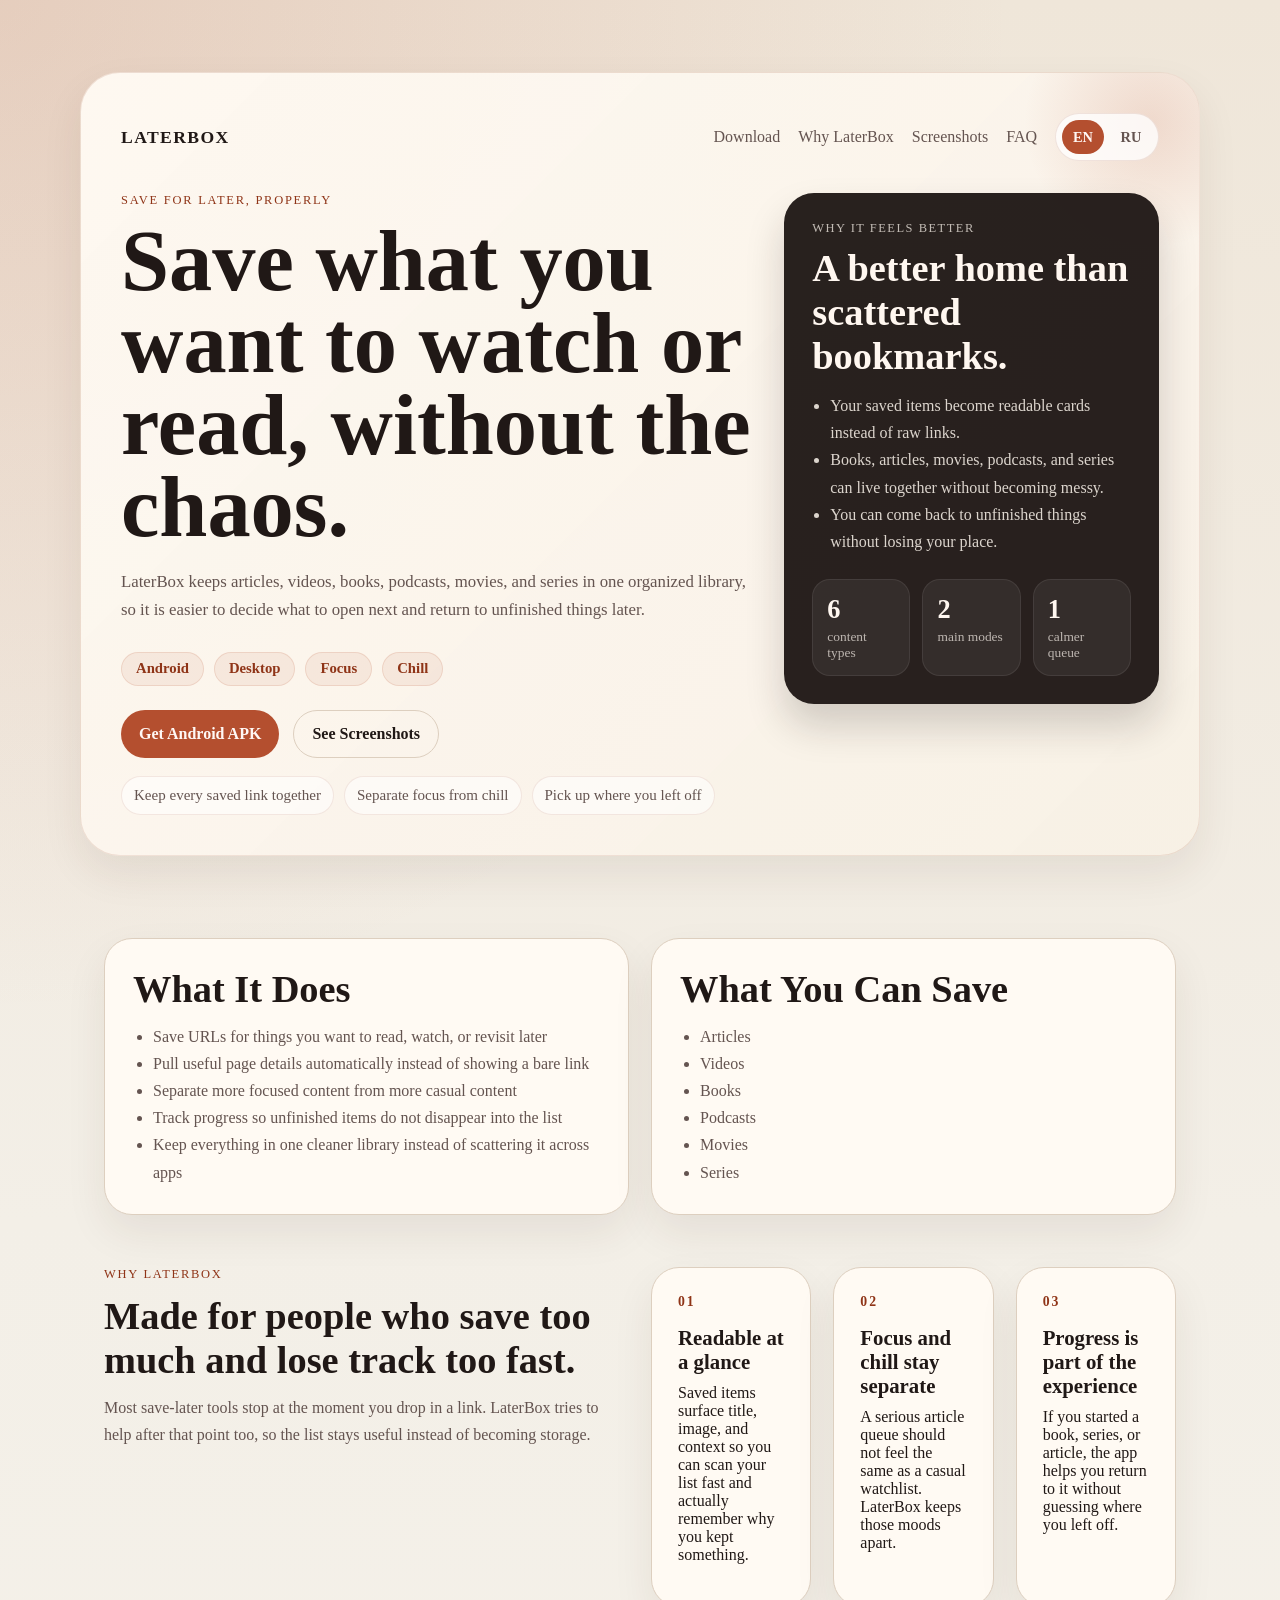
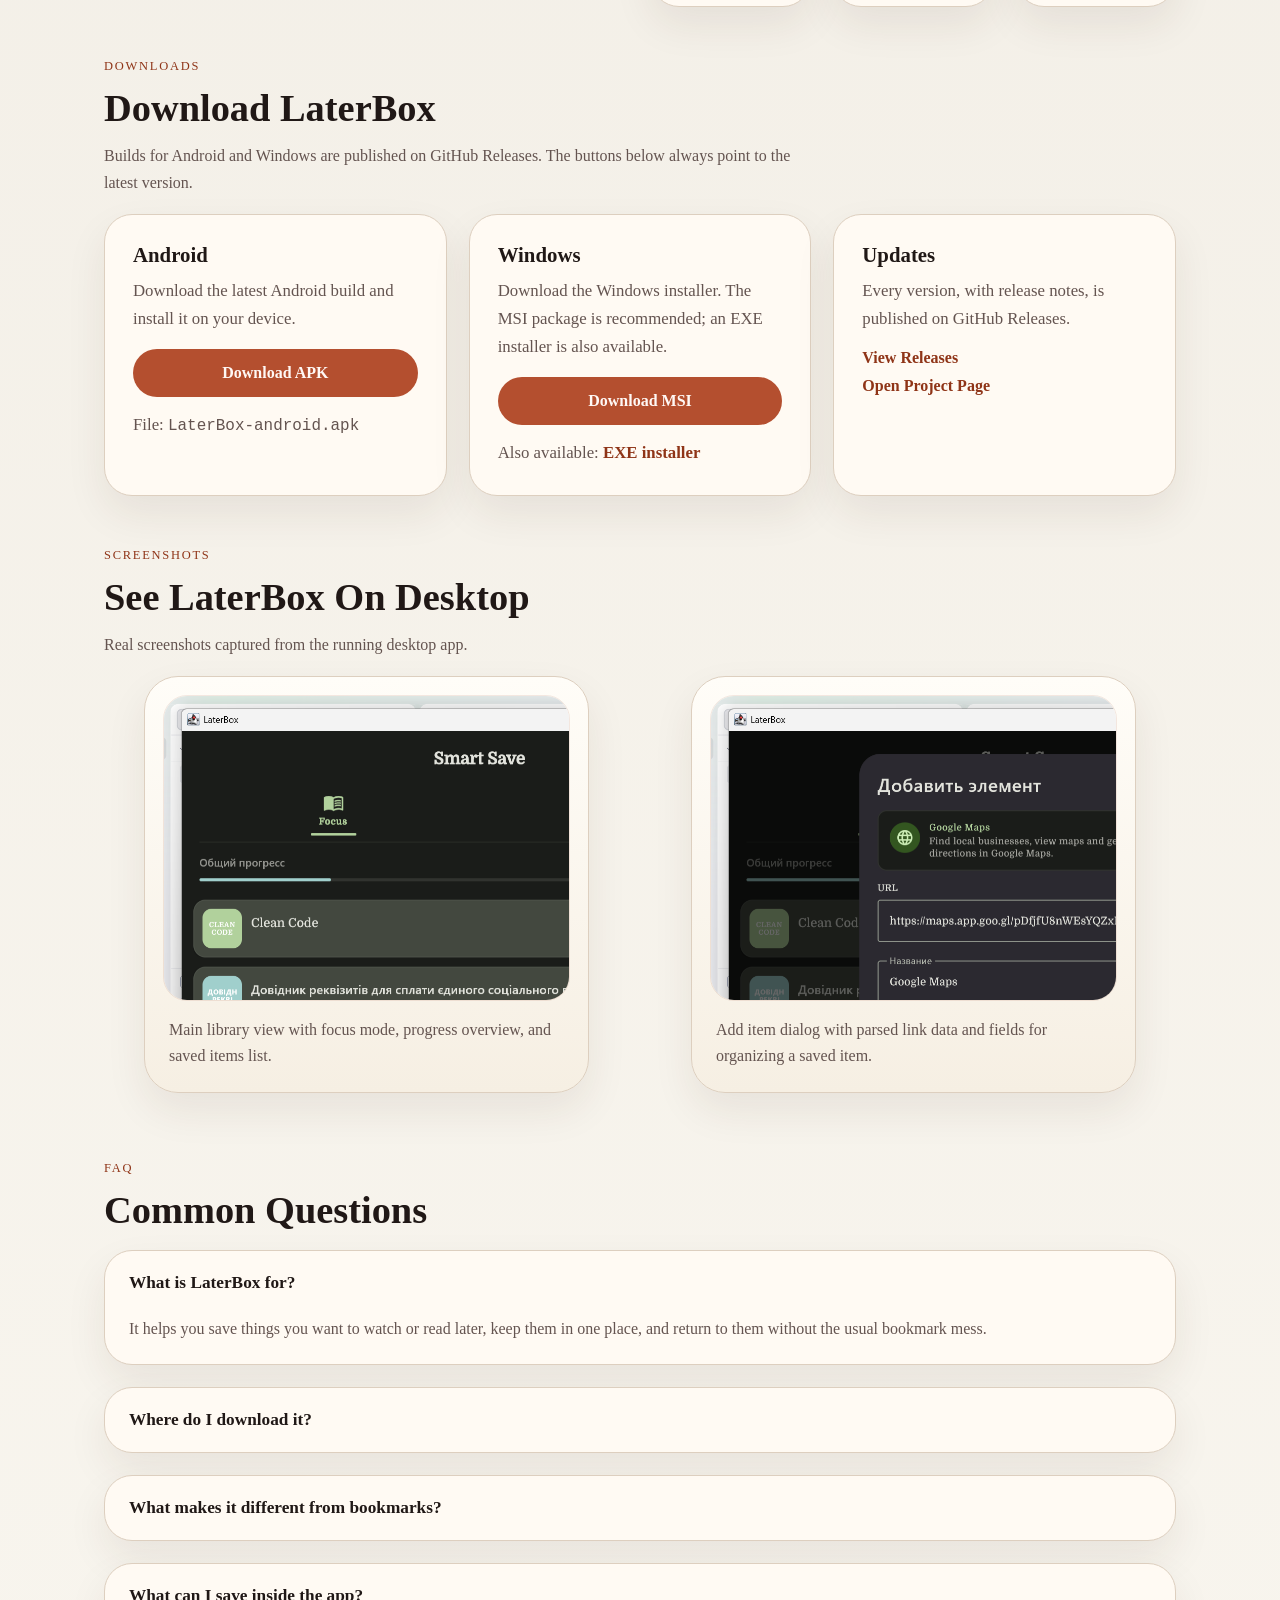
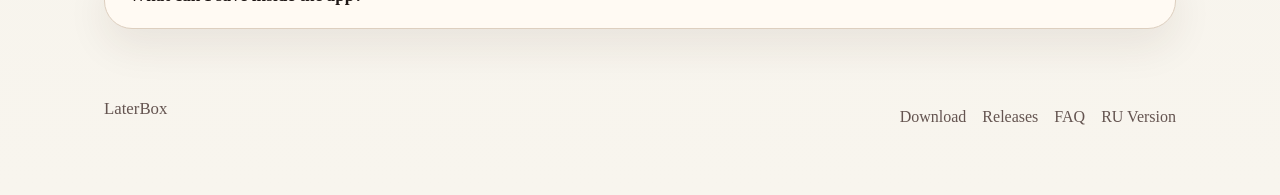
==== commit 5c2bf79a: "Move downloads to GitHub Releases and fix site URLs - Point site, sitemap and robots to keatmur.gith" ====
--- a/index.html
+++ b/index.html
@@ -19,18 +19,18 @@
         content="Save links for later, stay organized, and pick up where you left off."
     >
     <meta property="og:type" content="website">
-    <meta property="og:url" content="https://keatmur.github.io/LaterBox/">
-    <meta property="og:image" content="https://keatmur.github.io/LaterBox/media/screenshots/laterbox-main-real.png">
+    <meta property="og:url" content="https://keatmur.github.io/laterBoxPR/">
+    <meta property="og:image" content="https://keatmur.github.io/laterBoxPR/media/screenshots/laterbox-main-real.png">
     <meta name="twitter:card" content="summary_large_image">
     <meta name="twitter:title" content="LaterBox">
     <meta
         name="twitter:description"
         content="A cleaner app for saving what you want to watch or read later."
     >
-    <link rel="canonical" href="https://keatmur.github.io/LaterBox/">
-    <link rel="alternate" hreflang="en" href="https://keatmur.github.io/LaterBox/">
-    <link rel="alternate" hreflang="ru" href="https://keatmur.github.io/LaterBox/ru.html">
-    <link rel="alternate" hreflang="x-default" href="https://keatmur.github.io/LaterBox/">
+    <link rel="canonical" href="https://keatmur.github.io/laterBoxPR/">
+    <link rel="alternate" hreflang="en" href="https://keatmur.github.io/laterBoxPR/">
+    <link rel="alternate" hreflang="ru" href="https://keatmur.github.io/laterBoxPR/ru.html">
+    <link rel="alternate" hreflang="x-default" href="https://keatmur.github.io/laterBoxPR/">
     <link rel="stylesheet" href="./assets/styles.css">
 </head>
 <body>
@@ -67,7 +67,7 @@
                         <span class="pill">Chill</span>
                     </div>
                     <div class="hero__actions">
-                        <a class="button button--primary" href="./downloads/LaterBox-android-v1.1.apk" download>Get Android APK</a>
+                        <a class="button button--primary" href="https://github.com/keatmur/laterBoxPR/releases/latest/download/LaterBox-android.apk">Get Android APK</a>
                         <a class="button button--secondary" href="#screenshots">See Screenshots</a>
                     </div>
                     <div class="hero__meta">
@@ -170,29 +170,29 @@
                 <p class="eyebrow">Downloads</p>
                 <h2>Download LaterBox</h2>
                 <p class="section__lead">
-                    Android is available now. Public Windows builds will appear on the Releases
-                    page.
+                    Builds for Android and Windows are published on GitHub Releases. The buttons
+                    below always point to the latest version.
                 </p>
             </div>
             <div class="download-grid">
                 <article class="download-card">
                     <h3>Android</h3>
-                    <p>Download the current Android build directly from this page and install it on your device.</p>
-                    <a class="button button--primary button--full" href="./downloads/LaterBox-android-v1.1.apk" download>Download APK</a>
-                    <p class="download-note">Current file: <code>LaterBox-android-v1.1.apk</code></p>
+                    <p>Download the latest Android build and install it on your device.</p>
+                    <a class="button button--primary button--full" href="https://github.com/keatmur/laterBoxPR/releases/latest/download/LaterBox-android.apk">Download APK</a>
+                    <p class="download-note">File: <code>LaterBox-android.apk</code></p>
                 </article>
                 <article class="download-card">
                     <h3>Windows</h3>
-                    <p>The desktop installer is not bundled on this page yet. Check Releases for the first public Windows package.</p>
-                    <a class="button button--secondary button--full" href="https://github.com/keatmur/LaterBox/releases">Open Releases</a>
-                    <p class="download-note">Windows packaging is still being finalized.</p>
+                    <p>Download the Windows installer. The MSI package is recommended; an EXE installer is also available.</p>
+                    <a class="button button--primary button--full" href="https://github.com/keatmur/laterBoxPR/releases/latest/download/LaterBox-windows.msi">Download MSI</a>
+                    <p class="download-note">Also available: <a class="text-link" href="https://github.com/keatmur/laterBoxPR/releases/latest/download/LaterBox-windows.exe">EXE installer</a></p>
                 </article>
                 <article class="download-card">
                     <h3>Updates</h3>
-                    <p>GitHub Releases will be the public home for future builds, installers, and version updates.</p>
+                    <p>Every version, with release notes, is published on GitHub Releases.</p>
                     <div class="download-links">
-                        <a class="text-link" href="https://github.com/keatmur/LaterBox/releases">View Releases</a>
-                        <a class="text-link" href="https://github.com/keatmur/LaterBox">Open Project Page</a>
+                        <a class="text-link" href="https://github.com/keatmur/laterBoxPR/releases">View Releases</a>
+                        <a class="text-link" href="https://github.com/keatmur/laterBoxPR">Open Project Page</a>
                     </div>
                 </article>
             </div>
@@ -234,8 +234,8 @@
                 <details class="faq-item">
                     <summary>Where do I download it?</summary>
                     <p>
-                        You can get the current Android APK directly from this page. Future public
-                        builds will also appear on the Releases page.
+                        Use the download buttons on this page, or open the Releases page on GitHub
+                        for every version of the Android APK and the Windows installer.
                     </p>
                 </details>
                 <details class="faq-item">
@@ -259,7 +259,7 @@
         <p>LaterBox</p>
         <nav class="footer__nav">
             <a href="#downloads">Download</a>
-            <a href="https://github.com/keatmur/LaterBox/releases">Releases</a>
+            <a href="https://github.com/keatmur/laterBoxPR/releases">Releases</a>
             <a href="#faq">FAQ</a>
             <a href="./ru.html">RU Version</a>
         </nav>
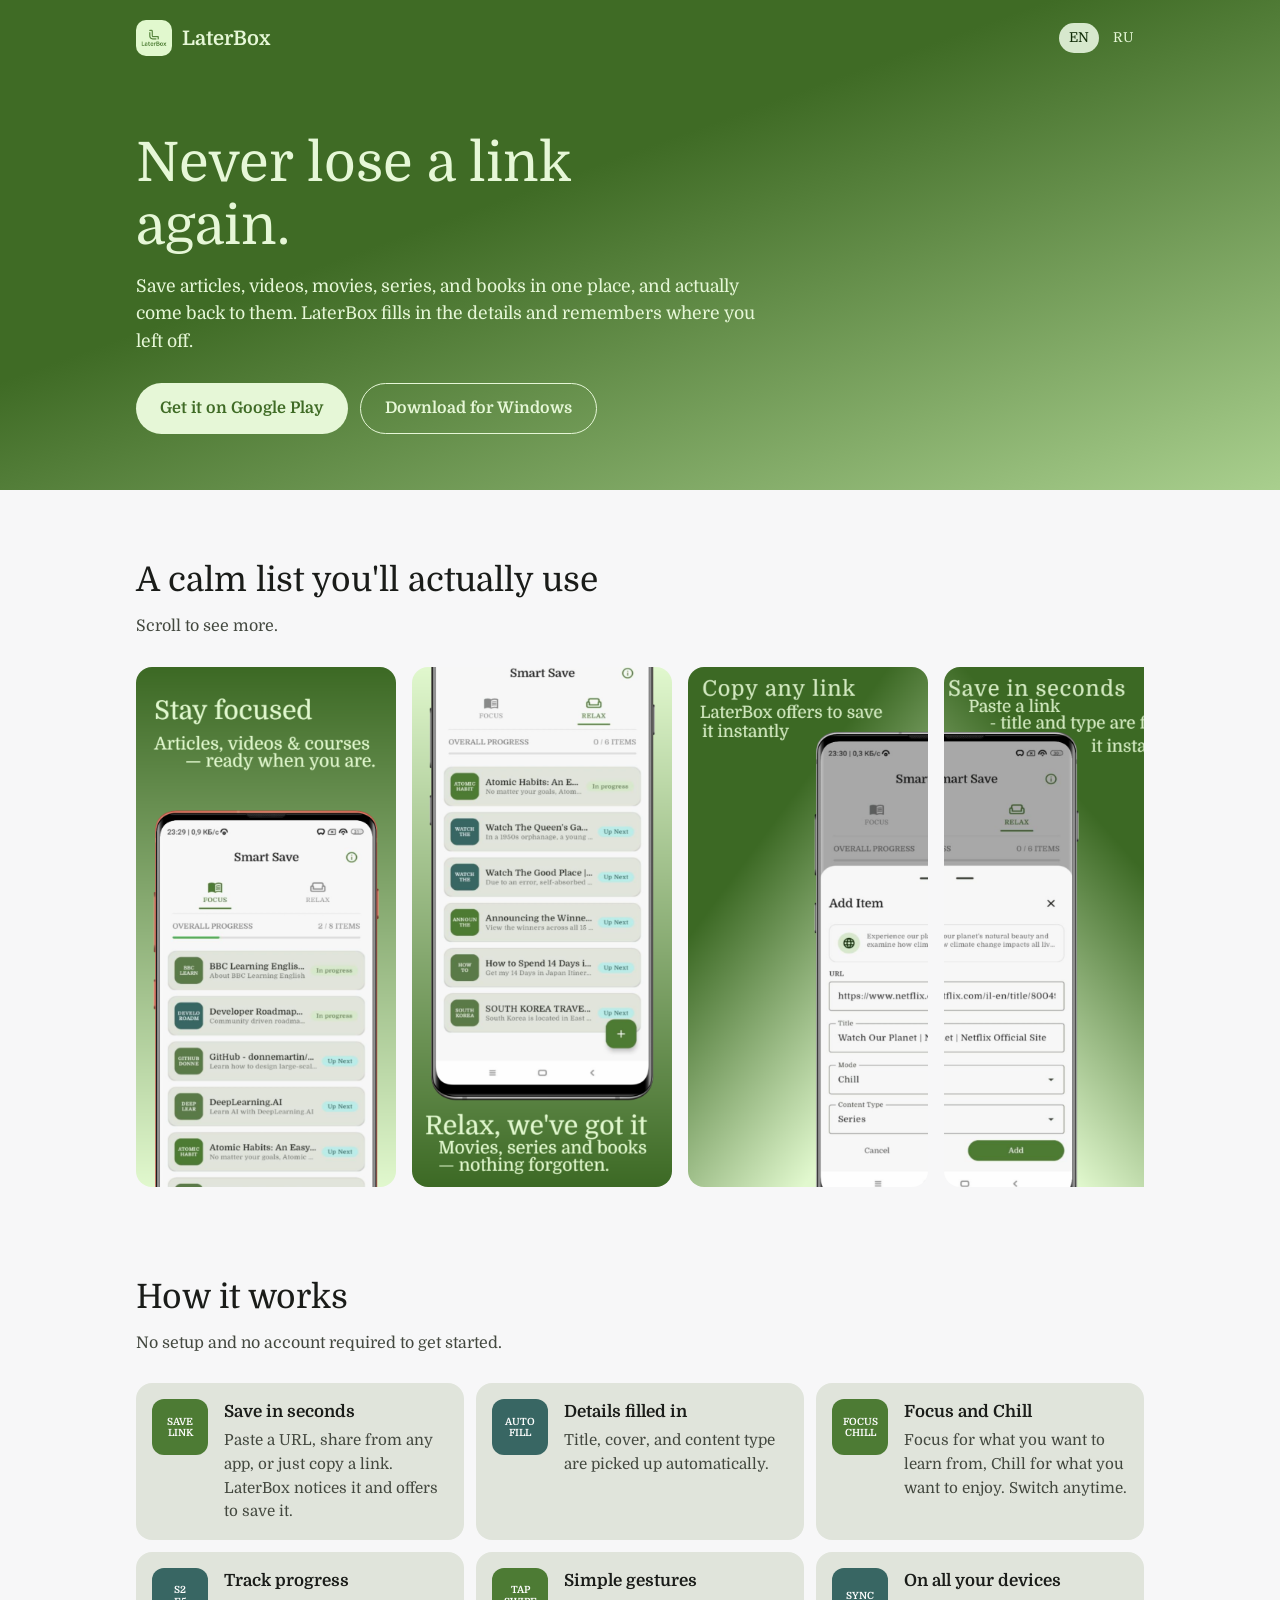
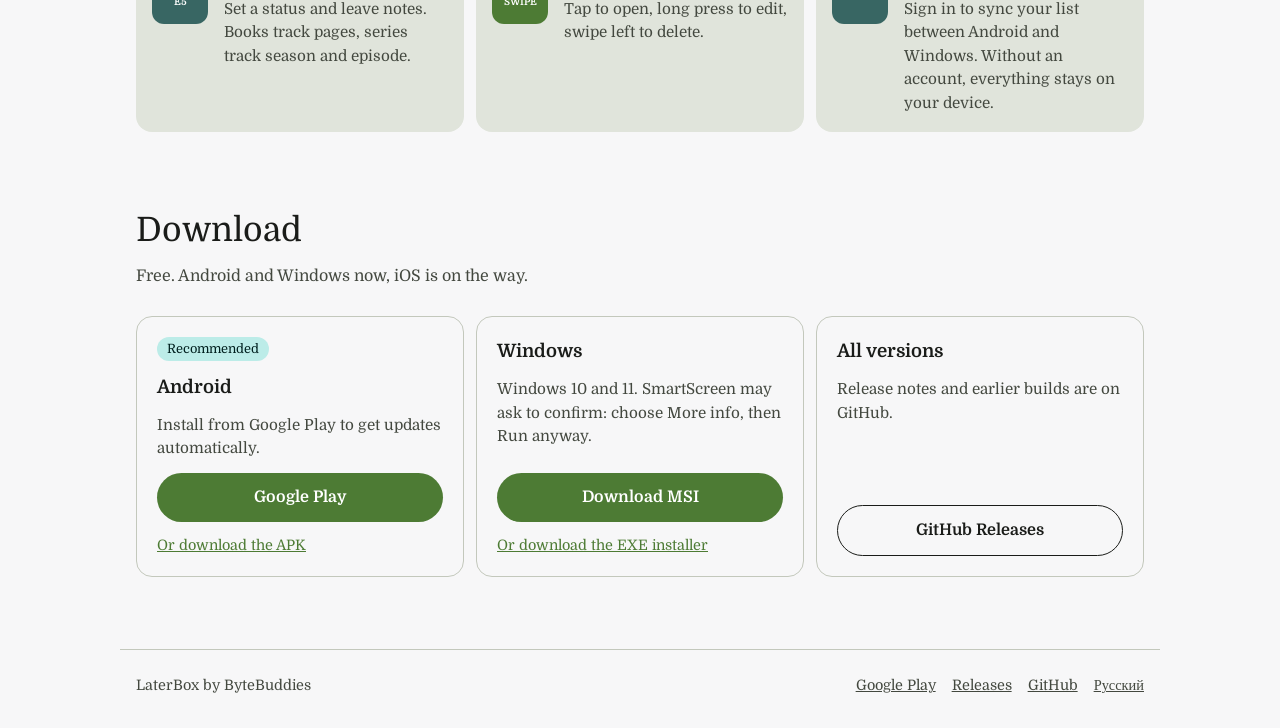
==== commit b22203c3: "Redesign the site: simpler layout in the app's style - Colors from the app theme (light and dark), D" ====
--- a/index.html
+++ b/index.html
@@ -3,265 +3,153 @@
 <head>
     <meta charset="utf-8">
     <meta name="viewport" content="width=device-width, initial-scale=1">
-    <title>LaterBox | Save Links For Later Without The Mess</title>
-    <meta
-        name="description"
-        content="LaterBox helps you save articles, videos, books, podcasts, movies, and series in one organized place you can actually come back to later."
-    >
-    <meta
-        name="keywords"
-        content="LaterBox, watch later, read later, save links, reading list, watch list, Android app, desktop app"
-    >
-    <meta name="robots" content="index, follow">
-    <meta property="og:title" content="LaterBox">
-    <meta
-        property="og:description"
-        content="Save links for later, stay organized, and pick up where you left off."
-    >
+    <title>LaterBox | Save &amp; Read Later</title>
+    <meta name="description" content="LaterBox is a simple read-it-later app. Save links to articles, videos, movies, series, and books, split them into Focus and Chill, and track your progress.">
+    <meta name="theme-color" content="#4d7b34">
+    <meta property="og:title" content="LaterBox: Save &amp; Read Later">
+    <meta property="og:description" content="Never lose a link again. Save, organize, and actually come back to what you wanted to read or watch.">
     <meta property="og:type" content="website">
     <meta property="og:url" content="https://keatmur.github.io/laterBoxPR/">
-    <meta property="og:image" content="https://keatmur.github.io/laterBoxPR/media/screenshots/laterbox-main-real.png">
+    <meta property="og:image" content="https://keatmur.github.io/laterBoxPR/media/screenshots/focus.webp">
     <meta name="twitter:card" content="summary_large_image">
-    <meta name="twitter:title" content="LaterBox">
-    <meta
-        name="twitter:description"
-        content="A cleaner app for saving what you want to watch or read later."
-    >
     <link rel="canonical" href="https://keatmur.github.io/laterBoxPR/">
     <link rel="alternate" hreflang="en" href="https://keatmur.github.io/laterBoxPR/">
     <link rel="alternate" hreflang="ru" href="https://keatmur.github.io/laterBoxPR/ru.html">
     <link rel="alternate" hreflang="x-default" href="https://keatmur.github.io/laterBoxPR/">
+    <link rel="icon" type="image/png" href="./assets/icon.png">
+    <link rel="preload" href="./assets/fonts/domine_regular.ttf" as="font" type="font/ttf" crossorigin>
     <link rel="stylesheet" href="./assets/styles.css">
 </head>
 <body>
     <header class="hero">
-        <div class="hero__content">
-            <div class="topbar">
-                <a class="brand" href="#top">LaterBox</a>
-                <div class="topbar__right">
-                    <nav class="topbar__nav">
-                        <a href="#downloads">Download</a>
-                        <a href="#why">Why LaterBox</a>
-                        <a href="#screenshots">Screenshots</a>
-                        <a href="#faq">FAQ</a>
-                    </nav>
-                    <div class="lang-switch" aria-label="Language switcher">
-                        <a class="lang-switch__link lang-switch__link--active" href="./index.html">EN</a>
-                        <a class="lang-switch__link" href="./ru.html">RU</a>
-                    </div>
-                </div>
-            </div>
-            <div class="hero__layout" id="top">
-                <div class="hero__copy">
-                    <p class="eyebrow">Save For Later, Properly</p>
-                    <h1>Save what you want to watch or read, without the chaos.</h1>
-                    <p class="hero__lead">
-                        LaterBox keeps articles, videos, books, podcasts, movies, and series in
-                        one organized library, so it is easier to decide what to open next and
-                        return to unfinished things later.
-                    </p>
-                    <div class="hero__pillbar">
-                        <span class="pill">Android</span>
-                        <span class="pill">Desktop</span>
-                        <span class="pill">Focus</span>
-                        <span class="pill">Chill</span>
-                    </div>
-                    <div class="hero__actions">
-                        <a class="button button--primary" href="https://github.com/keatmur/laterBoxPR/releases/latest/download/LaterBox-android.apk">Get Android APK</a>
-                        <a class="button button--secondary" href="#screenshots">See Screenshots</a>
-                    </div>
-                    <div class="hero__meta">
-                        <span>Keep every saved link together</span>
-                        <span>Separate focus from chill</span>
-                        <span>Pick up where you left off</span>
-                    </div>
-                </div>
-                <aside class="hero__panel">
-                    <p class="panel__eyebrow">Why it feels better</p>
-                    <h2>A better home than scattered bookmarks.</h2>
-                    <ul class="panel__list">
-                        <li>Your saved items become readable cards instead of raw links.</li>
-                        <li>Books, articles, movies, podcasts, and series can live together without becoming messy.</li>
-                        <li>You can come back to unfinished things without losing your place.</li>
-                    </ul>
-                    <div class="panel__stats">
-                        <div class="stat">
-                            <strong>6</strong>
-                            <span>content types</span>
-                        </div>
-                        <div class="stat">
-                            <strong>2</strong>
-                            <span>main modes</span>
-                        </div>
-                        <div class="stat">
-                            <strong>1</strong>
-                            <span>calmer queue</span>
-                        </div>
-                    </div>
-                </aside>
+        <div class="container header">
+            <a class="brand" href="./">
+                <img src="./assets/icon.png" alt="" width="36" height="36">
+                LaterBox
+            </a>
+            <nav class="lang" aria-label="Language">
+                <a href="./" aria-current="page">EN</a>
+                <a href="./ru.html" hreflang="ru">RU</a>
+            </nav>
+        </div>
+        <div class="container hero__inner">
+            <h1>Never lose a link again.</h1>
+            <p>
+                Save articles, videos, movies, series, and books in one place, and actually come back
+                to them. LaterBox fills in the details and remembers where you left off.
+            </p>
+            <div class="actions">
+                <a class="button button--primary" href="https://play.google.com/store/apps/details?id=group.byte.buddies.laterbox">Get it on Google Play</a>
+                <a class="button button--outline" href="#download">Download for Windows</a>
             </div>
         </div>
     </header>
 
-    <main>
-        <section class="section section--grid">
-            <div class="card">
-                <h2>What It Does</h2>
-                <ul>
-                    <li>Save URLs for things you want to read, watch, or revisit later</li>
-                    <li>Pull useful page details automatically instead of showing a bare link</li>
-                    <li>Separate more focused content from more casual content</li>
-                    <li>Track progress so unfinished items do not disappear into the list</li>
-                    <li>Keep everything in one cleaner library instead of scattering it across apps</li>
-                </ul>
-            </div>
-            <div class="card">
-                <h2>What You Can Save</h2>
-                <ul>
-                    <li>Articles</li>
-                    <li>Videos</li>
-                    <li>Books</li>
-                    <li>Podcasts</li>
-                    <li>Movies</li>
-                    <li>Series</li>
-                </ul>
-            </div>
-        </section>
-
-        <section class="section section--grid section--offset" id="why">
-            <div class="section__intro">
-                <p class="eyebrow">Why LaterBox</p>
-                <h2>Made for people who save too much and lose track too fast.</h2>
-                <p class="section__lead">
-                    Most save-later tools stop at the moment you drop in a link. LaterBox tries to
-                    help after that point too, so the list stays useful instead of becoming storage.
-                </p>
-            </div>
-            <div class="why-grid">
-                <article class="why-card">
-                    <p class="why-card__index">01</p>
-                    <h3>Readable at a glance</h3>
-                    <p>
-                        Saved items surface title, image, and context so you can scan your list fast
-                        and actually remember why you kept something.
-                    </p>
-                </article>
-                <article class="why-card">
-                    <p class="why-card__index">02</p>
-                    <h3>Focus and chill stay separate</h3>
-                    <p>
-                        A serious article queue should not feel the same as a casual watchlist.
-                        LaterBox keeps those moods apart.
-                    </p>
-                </article>
-                <article class="why-card">
-                    <p class="why-card__index">03</p>
-                    <h3>Progress is part of the experience</h3>
-                    <p>
-                        If you started a book, series, or article, the app helps you return to it
-                        without guessing where you left off.
-                    </p>
-                </article>
-            </div>
-        </section>
-
-        <section class="section" id="downloads">
-            <div class="section__header">
-                <p class="eyebrow">Downloads</p>
-                <h2>Download LaterBox</h2>
-                <p class="section__lead">
-                    Builds for Android and Windows are published on GitHub Releases. The buttons
-                    below always point to the latest version.
-                </p>
-            </div>
-            <div class="download-grid">
-                <article class="download-card">
-                    <h3>Android</h3>
-                    <p>Download the latest Android build and install it on your device.</p>
-                    <a class="button button--primary button--full" href="https://github.com/keatmur/laterBoxPR/releases/latest/download/LaterBox-android.apk">Download APK</a>
-                    <p class="download-note">File: <code>LaterBox-android.apk</code></p>
-                </article>
-                <article class="download-card">
-                    <h3>Windows</h3>
-                    <p>Download the Windows installer. The MSI package is recommended; an EXE installer is also available.</p>
-                    <a class="button button--primary button--full" href="https://github.com/keatmur/laterBoxPR/releases/latest/download/LaterBox-windows.msi">Download MSI</a>
-                    <p class="download-note">Also available: <a class="text-link" href="https://github.com/keatmur/laterBoxPR/releases/latest/download/LaterBox-windows.exe">EXE installer</a></p>
-                </article>
-                <article class="download-card">
-                    <h3>Updates</h3>
-                    <p>Every version, with release notes, is published on GitHub Releases.</p>
-                    <div class="download-links">
-                        <a class="text-link" href="https://github.com/keatmur/laterBoxPR/releases">View Releases</a>
-                        <a class="text-link" href="https://github.com/keatmur/laterBoxPR">Open Project Page</a>
-                    </div>
-                </article>
-            </div>
-        </section>
-
-        <section class="section" id="screenshots">
-            <div class="section__header">
-                <p class="eyebrow">Screenshots</p>
-                <h2>See LaterBox On Desktop</h2>
-                <p class="section__lead">
-                    Real screenshots captured from the running desktop app.
-                </p>
-            </div>
-            <div class="screenshot-grid">
-                <figure class="screenshot-card">
-                    <img src="./media/screenshots/laterbox-main-real.png" alt="LaterBox main desktop screen">
-                    <figcaption>Main library view with focus mode, progress overview, and saved items list.</figcaption>
+    <main class="container">
+        <section class="section" aria-labelledby="screens-title">
+            <h2 id="screens-title">A calm list you'll actually use</h2>
+            <p class="section__lead">Scroll to see more.</p>
+            <div class="shots" tabindex="0" aria-label="Screenshots">
+                <figure class="shot">
+                    <img src="./media/screenshots/focus.webp" width="678" height="1357" alt="Focus tab with articles, courses and progress" loading="lazy">
                 </figure>
-                <figure class="screenshot-card">
-                    <img src="./media/screenshots/laterbox-modal-real.png" alt="LaterBox add item dialog on desktop">
-                    <figcaption>Add item dialog with parsed link data and fields for organizing a saved item.</figcaption>
+                <figure class="shot">
+                    <img src="./media/screenshots/relax.webp" width="678" height="1357" alt="Chill tab with movies, series and books" loading="lazy">
+                </figure>
+                <figure class="shot">
+                    <img src="./media/screenshots/copy-link-left.webp" width="652" height="1412" alt="Copied link is offered for saving" loading="lazy">
+                </figure>
+                <figure class="shot">
+                    <img src="./media/screenshots/copy-link-right.webp" width="652" height="1412" alt="Title and type are filled in automatically" loading="lazy">
+                </figure>
+                <figure class="shot">
+                    <img src="./media/screenshots/track.webp" width="652" height="1412" alt="Editing status, season, episode and notes" loading="lazy">
                 </figure>
             </div>
         </section>
 
-        <section class="section" id="faq">
-            <div class="section__header">
-                <p class="eyebrow">FAQ</p>
-                <h2>Common Questions</h2>
-            </div>
-            <div class="faq-list">
-                <details class="faq-item" open>
-                    <summary>What is LaterBox for?</summary>
-                    <p>
-                        It helps you save things you want to watch or read later, keep them in one
-                        place, and return to them without the usual bookmark mess.
-                    </p>
-                </details>
-                <details class="faq-item">
-                    <summary>Where do I download it?</summary>
-                    <p>
-                        Use the download buttons on this page, or open the Releases page on GitHub
-                        for every version of the Android APK and the Windows installer.
-                    </p>
-                </details>
-                <details class="faq-item">
-                    <summary>What makes it different from bookmarks?</summary>
-                    <p>
-                        LaterBox is built for content you actually plan to revisit, with clearer
-                        organization, content types, and progress tracking.
-                    </p>
-                </details>
-                <details class="faq-item">
-                    <summary>What can I save inside the app?</summary>
-                    <p>
-                        Articles, videos, books, podcasts, movies, and series.
-                    </p>
-                </details>
+        <section class="section" aria-labelledby="features-title">
+            <h2 id="features-title">How it works</h2>
+            <p class="section__lead">No setup and no account required to get started.</p>
+            <ul class="features">
+                <li class="feature">
+                    <span class="feature__tile" aria-hidden="true">Save<br>link</span>
+                    <div>
+                        <h3>Save in seconds</h3>
+                        <p>Paste a URL, share from any app, or just copy a link. LaterBox notices it and offers to save it.</p>
+                    </div>
+                </li>
+                <li class="feature">
+                    <span class="feature__tile" aria-hidden="true">Auto<br>fill</span>
+                    <div>
+                        <h3>Details filled in</h3>
+                        <p>Title, cover, and content type are picked up automatically.</p>
+                    </div>
+                </li>
+                <li class="feature">
+                    <span class="feature__tile" aria-hidden="true">Focus<br>Chill</span>
+                    <div>
+                        <h3>Focus and Chill</h3>
+                        <p>Focus for what you want to learn from, Chill for what you want to enjoy. Switch anytime.</p>
+                    </div>
+                </li>
+                <li class="feature">
+                    <span class="feature__tile" aria-hidden="true">S2<br>E5</span>
+                    <div>
+                        <h3>Track progress</h3>
+                        <p>Set a status and leave notes. Books track pages, series track season and episode.</p>
+                    </div>
+                </li>
+                <li class="feature">
+                    <span class="feature__tile" aria-hidden="true">Tap<br>Swipe</span>
+                    <div>
+                        <h3>Simple gestures</h3>
+                        <p>Tap to open, long press to edit, swipe left to delete.</p>
+                    </div>
+                </li>
+                <li class="feature">
+                    <span class="feature__tile" aria-hidden="true">Sync</span>
+                    <div>
+                        <h3>On all your devices</h3>
+                        <p>Sign in to sync your list between Android and Windows. Without an account, everything stays on your device.</p>
+                    </div>
+                </li>
+            </ul>
+        </section>
+
+        <section class="section" id="download" aria-labelledby="download-title">
+            <h2 id="download-title">Download</h2>
+            <p class="section__lead">Free. Android and Windows now, iOS is on the way.</p>
+            <div class="downloads">
+                <article class="download">
+                    <span class="chip">Recommended</span>
+                    <h3>Android</h3>
+                    <p>Install from Google Play to get updates automatically.</p>
+                    <a class="button button--primary" href="https://play.google.com/store/apps/details?id=group.byte.buddies.laterbox">Google Play</a>
+                    <a class="text-link" href="https://github.com/keatmur/laterBoxPR/releases/latest/download/LaterBox-android.apk">Or download the APK</a>
+                </article>
+                <article class="download">
+                    <h3>Windows</h3>
+                    <p>Windows 10 and 11. SmartScreen may ask to confirm: choose More info, then Run anyway.</p>
+                    <a class="button button--primary" href="https://github.com/keatmur/laterBoxPR/releases/latest/download/LaterBox-windows.msi">Download MSI</a>
+                    <a class="text-link" href="https://github.com/keatmur/laterBoxPR/releases/latest/download/LaterBox-windows.exe">Or download the EXE installer</a>
+                </article>
+                <article class="download">
+                    <h3>All versions</h3>
+                    <p>Release notes and earlier builds are on GitHub.</p>
+                    <a class="button button--outline" href="https://github.com/keatmur/laterBoxPR/releases">GitHub Releases</a>
+                </article>
             </div>
         </section>
     </main>
 
-    <footer class="footer">
-        <p>LaterBox</p>
-        <nav class="footer__nav">
-            <a href="#downloads">Download</a>
+    <footer class="container footer">
+        <span>LaterBox by ByteBuddies</span>
+        <nav aria-label="Footer">
+            <a href="https://play.google.com/store/apps/details?id=group.byte.buddies.laterbox">Google Play</a>
             <a href="https://github.com/keatmur/laterBoxPR/releases">Releases</a>
-            <a href="#faq">FAQ</a>
-            <a href="./ru.html">RU Version</a>
+            <a href="https://github.com/keatmur/laterBoxPR">GitHub</a>
+            <a href="./ru.html" hreflang="ru">Русский</a>
         </nav>
     </footer>
 </body>
--- a/assets/styles.css
+++ b/assets/styles.css
@@ -1,16 +1,58 @@
+/* Colors and font follow the app theme (composeApp/.../theme/Color.kt, Type.kt). */
+
+@font-face {
+    font-family: "Domine";
+    src: url("./fonts/domine_regular.ttf") format("truetype");
+    font-weight: 400;
+    font-display: swap;
+}
+
+@font-face {
+    font-family: "Domine";
+    src: url("./fonts/domine_bold.ttf") format("truetype");
+    font-weight: 700;
+    font-display: swap;
+}
+
 :root {
-    --bg: #f3efe7;
-    --surface: #fffaf3;
-    --surface-strong: #f7f0e5;
-    --text: #201816;
-    --muted: #645450;
-    --line: #ddcfbf;
-    --accent: #b44f2f;
-    --accent-strong: #8f3417;
-    --shadow: 0 18px 40px rgba(65, 36, 24, 0.08);
-    --radius-lg: 28px;
-    --radius-md: 18px;
-    --max-width: 1120px;
+    --primary: #4d7b34;
+    --on-primary: #ffffff;
+    --primary-container: #d7e8cd;
+    --on-primary-container: #0f2a06;
+    --tertiary-container: #bcece8;
+    --on-tertiary-container: #00201f;
+    --background: #f7f7f8;
+    --on-background: #1a1c19;
+    --surface-variant: #e0e4db;
+    --on-surface-variant: #43483f;
+    --outline-variant: #c3c8bc;
+    --hero-from: #3f6b25;
+    --hero-to: #a9cf8e;
+    --on-hero: #e6f7d7;
+
+    --radius: 16px;
+    --max-width: 1040px;
+    color-scheme: light;
+}
+
+@media (prefers-color-scheme: dark) {
+    :root {
+        --primary: #b1d19c;
+        --on-primary: #1c3d0a;
+        --primary-container: #335620;
+        --on-primary-container: #ccedb6;
+        --tertiary-container: #1f4e4c;
+        --on-tertiary-container: #bcece8;
+        --background: #1a1c19;
+        --on-background: #e2e3dc;
+        --surface-variant: #2c3029;
+        --on-surface-variant: #c3c8bc;
+        --outline-variant: #43483f;
+        --hero-from: #1f3a12;
+        --hero-to: #335620;
+        --on-hero: #ccedb6;
+        color-scheme: dark;
+    }
 }
 
 * {
@@ -23,16 +65,15 @@
 
 body {
     margin: 0;
-    font-family: Georgia, "Times New Roman", serif;
-    color: var(--text);
-    background:
-        radial-gradient(circle at top left, rgba(180, 79, 47, 0.16), transparent 28%),
-        linear-gradient(180deg, #efe6d9 0%, var(--bg) 36%, #f8f5ee 100%);
+    font-family: "Domine", Georgia, serif;
+    line-height: 1.55;
+    color: var(--on-background);
+    background: var(--background);
 }
 
 img {
     display: block;
-    width: 100%;
+    max-width: 100%;
     height: auto;
 }
 
@@ -40,285 +81,90 @@
     color: inherit;
 }
 
-code {
-    font-family: "Courier New", monospace;
-    font-size: 0.95em;
-}
-
-.hero,
-.section,
-.footer {
-    padding-left: 24px;
-    padding-right: 24px;
-}
-
-.hero__content,
-.section,
-.footer {
+.container {
     max-width: var(--max-width);
     margin: 0 auto;
-}
-
-.hero {
-    padding-top: 72px;
-    padding-bottom: 56px;
-}
-
-.hero__content {
-    background: linear-gradient(135deg, rgba(255, 250, 243, 0.94), rgba(247, 240, 229, 0.96));
-    border: 1px solid rgba(143, 52, 23, 0.12);
-    border-radius: 40px;
-    padding: 40px;
-    box-shadow: var(--shadow);
-    position: relative;
-    overflow: hidden;
-}
-
-.hero__content::after {
-    content: "";
-    position: absolute;
-    right: -80px;
-    top: -80px;
-    width: 260px;
-    height: 260px;
-    border-radius: 50%;
-    background: radial-gradient(circle, rgba(180, 79, 47, 0.16), transparent 68%);
-    pointer-events: none;
-}
-
-.topbar {
+    padding: 0 16px;
+}
+
+/* Header */
+
+.header {
     display: flex;
     align-items: center;
     justify-content: space-between;
-    gap: 20px;
-    margin-bottom: 32px;
-    position: relative;
-    z-index: 1;
-}
-
-.brand,
-.topbar__nav a {
+    gap: 16px;
+    padding-top: 20px;
+    padding-bottom: 20px;
+}
+
+.brand {
+    display: flex;
+    align-items: center;
+    gap: 10px;
+    font-size: 1.25rem;
+    font-weight: 700;
     text-decoration: none;
 }
 
-.brand {
-    font-size: 1.1rem;
-    font-weight: 700;
-    letter-spacing: 0.08em;
-    text-transform: uppercase;
-}
-
-.topbar__nav {
-    display: flex;
-    flex-wrap: wrap;
-    gap: 18px;
-}
-
-.topbar__right {
-    display: flex;
-    align-items: center;
-    gap: 18px;
-}
-
-.topbar__nav a {
-    color: var(--muted);
-}
-
-.lang-switch {
-    display: inline-flex;
-    align-items: center;
-    gap: 6px;
-    padding: 6px;
-    border-radius: 999px;
-    background: rgba(255, 255, 255, 0.78);
-    border: 1px solid rgba(143, 52, 23, 0.12);
-}
-
-.lang-switch__link {
-    min-width: 42px;
-    min-height: 34px;
-    display: inline-flex;
-    align-items: center;
-    justify-content: center;
+.brand img {
+    width: 36px;
+    height: 36px;
+    border-radius: 10px;
+}
+
+.lang {
+    display: flex;
+    gap: 4px;
+    font-size: 0.85rem;
+}
+
+.lang a {
+    padding: 4px 10px;
     border-radius: 999px;
     text-decoration: none;
-    color: var(--muted);
-    font-size: 0.9rem;
-    font-weight: 700;
-}
-
-.lang-switch__link--active {
-    background: var(--accent);
-    color: #fff8f5;
-}
-
-.hero__layout {
-    display: grid;
-    grid-template-columns: minmax(0, 1.45fr) minmax(280px, 0.85fr);
-    gap: 24px;
-    align-items: start;
-    position: relative;
-    z-index: 1;
-}
-
-.hero__copy,
-.hero__panel {
-    min-width: 0;
-}
-
-.eyebrow {
-    margin: 0 0 12px;
-    text-transform: uppercase;
-    letter-spacing: 0.14em;
-    font-size: 0.78rem;
-    color: var(--accent-strong);
-}
-
-h1,
-h2,
-h3,
-p,
-ul,
-figure {
-    margin-top: 0;
-}
-
-h1 {
-    font-size: clamp(2.8rem, 7vw, 5.4rem);
-    line-height: 0.95;
-    margin-bottom: 20px;
-}
-
-h2 {
-    font-size: clamp(1.7rem, 3vw, 2.4rem);
-    margin-bottom: 12px;
-}
-
-h3 {
-    font-size: 1.3rem;
-    margin-bottom: 10px;
-}
-
-.hero__lead,
-.card p,
-.download-card p,
-.footer p {
-    color: var(--muted);
-    line-height: 1.65;
-    font-size: 1.05rem;
-}
-
-.hero__lead {
-    max-width: 760px;
-    margin-bottom: 28px;
-}
-
-.hero__actions {
+    color: var(--on-surface-variant);
+}
+
+.hero .lang a {
+    color: var(--on-hero);
+}
+
+.lang a[aria-current="page"] {
+    background: var(--primary-container);
+    color: var(--on-primary-container);
+}
+
+/* Hero */
+
+.hero {
+    color: var(--on-hero);
+    background: linear-gradient(160deg, var(--hero-from) 0%, var(--hero-from) 40%, var(--hero-to) 100%);
+}
+
+.hero__inner {
+    padding-top: 56px;
+    padding-bottom: 56px;
+}
+
+.hero h1 {
+    margin: 0 0 16px;
+    max-width: 16ch;
+    font-size: clamp(2.1rem, 6vw, 3.4rem);
+    font-weight: 400;
+    line-height: 1.15;
+}
+
+.hero p {
+    margin: 0 0 28px;
+    max-width: 52ch;
+    font-size: 1.1rem;
+}
+
+.actions {
     display: flex;
     flex-wrap: wrap;
-    gap: 14px;
-    margin-bottom: 18px;
-}
-
-.hero__pillbar,
-.hero__meta {
-    display: flex;
-    flex-wrap: wrap;
-    gap: 10px;
-}
-
-.hero__pillbar {
-    margin-bottom: 24px;
-}
-
-.hero__meta {
-    color: var(--muted);
-    font-size: 0.94rem;
-}
-
-.hero__meta span {
-    padding: 10px 12px;
-    background: rgba(255, 255, 255, 0.56);
-    border: 1px solid rgba(143, 52, 23, 0.1);
-    border-radius: 999px;
-}
-
-.pill {
-    display: inline-flex;
-    align-items: center;
-    min-height: 34px;
-    padding: 0 14px;
-    border-radius: 999px;
-    background: rgba(180, 79, 47, 0.08);
-    color: var(--accent-strong);
-    border: 1px solid rgba(180, 79, 47, 0.14);
-    font-size: 0.92rem;
-    font-weight: 700;
-}
-
-.hero__panel {
-    background: rgba(32, 24, 22, 0.96);
-    color: #fff7f0;
-    border-radius: 30px;
-    padding: 28px;
-    box-shadow: 0 22px 38px rgba(32, 24, 22, 0.18);
-}
-
-.panel__eyebrow {
-    color: rgba(255, 248, 240, 0.72);
-    text-transform: uppercase;
-    letter-spacing: 0.12em;
-    font-size: 0.78rem;
-    margin: 0 0 10px;
-}
-
-.hero__panel h2 {
-    margin-bottom: 14px;
-}
-
-.panel__list {
-    margin: 0 0 24px;
-    padding-left: 18px;
-    color: rgba(255, 248, 240, 0.84);
-    line-height: 1.7;
-}
-
-.panel__stats {
-    display: grid;
-    grid-template-columns: repeat(3, minmax(0, 1fr));
-    gap: 12px;
-}
-
-.stat {
-    padding: 14px;
-    border-radius: 18px;
-    background: rgba(255, 255, 255, 0.06);
-    border: 1px solid rgba(255, 255, 255, 0.08);
-}
-
-.stat strong,
-.stat span {
-    display: block;
-}
-
-.stat strong {
-    font-size: 1.65rem;
-    margin-bottom: 4px;
-}
-
-.stat span {
-    color: rgba(255, 248, 240, 0.68);
-    font-size: 0.84rem;
-}
-
-.button,
-.text-link {
-    transition: transform 140ms ease, opacity 140ms ease, background-color 140ms ease;
-}
-
-.button:hover,
-.text-link:hover {
-    transform: translateY(-1px);
+    gap: 12px;
 }
 
 .button {
@@ -326,262 +172,200 @@
     align-items: center;
     justify-content: center;
     min-height: 48px;
-    padding: 0 18px;
+    padding: 12px 24px;
     border-radius: 999px;
-    text-decoration: none;
-    font-weight: 700;
-}
-
-.button--primary {
-    background: var(--accent);
-    color: #fff8f5;
-}
-
-.button--secondary {
-    background: transparent;
-    color: var(--text);
-    border: 1px solid var(--line);
-}
-
-.button--full {
-    width: 100%;
-}
-
-.section {
-    padding-top: 26px;
-    padding-bottom: 26px;
-}
-
-.section__header {
-    margin-bottom: 18px;
-}
-
-.section__intro {
-    align-self: start;
-}
-
-.section__lead {
-    color: var(--muted);
-    line-height: 1.7;
-    max-width: 720px;
-}
-
-.section--grid {
-    display: grid;
-    grid-template-columns: repeat(2, minmax(0, 1fr));
-    gap: 22px;
-}
-
-.section--offset {
-    align-items: start;
-}
-
-.card,
-.download-card,
-.image-card,
-.why-card,
-.faq-item,
-.callout {
-    background: var(--surface);
-    border: 1px solid var(--line);
-    border-radius: var(--radius-lg);
-    box-shadow: var(--shadow);
-}
-
-.card,
-.download-card {
-    padding: 28px;
-}
-
-.card ul,
-.download-card ul {
-    padding-left: 20px;
-    margin-bottom: 0;
-    color: var(--muted);
-    line-height: 1.7;
-}
-
-.download-grid,
-.image-grid,
-.why-grid,
-.faq-list,
-.screenshot-grid {
-    display: grid;
-    gap: 22px;
-}
-
-.download-grid {
-    grid-template-columns: repeat(3, minmax(0, 1fr));
-}
-
-.image-grid {
-    grid-template-columns: repeat(2, minmax(0, 1fr));
-}
-
-.why-grid {
-    grid-template-columns: repeat(3, minmax(0, 1fr));
-}
-
-.screenshot-grid {
-    grid-template-columns: repeat(2, minmax(0, 1fr));
-}
-
-.why-card {
-    padding: 26px;
-    position: relative;
-    overflow: hidden;
-}
-
-.why-card__index {
-    font-size: 0.86rem;
-    font-weight: 700;
-    letter-spacing: 0.14em;
-    color: var(--accent-strong);
-    margin-bottom: 16px;
-}
-
-.download-note {
-    margin-top: 14px;
-    margin-bottom: 0;
-    font-size: 0.95rem;
-}
-
-.download-links {
-    display: grid;
-    gap: 10px;
-}
-
-.image-card {
-    overflow: hidden;
-}
-
-.image-card figcaption {
-    padding: 18px 20px 20px;
-    color: var(--muted);
-}
-
-.screenshot-card {
-    background: linear-gradient(180deg, #fffdf8 0%, #f6efe3 100%);
-    border: 1px solid var(--line);
-    border-radius: 34px;
-    box-shadow: var(--shadow);
-    overflow: hidden;
-    padding: 18px;
-}
-
-.screenshot-card img {
-    border-radius: 24px;
-    border: 1px solid rgba(143, 52, 23, 0.1);
-}
-
-.screenshot-card figcaption {
-    padding: 16px 6px 4px;
-    color: var(--muted);
-    line-height: 1.65;
-}
-
-.callout {
-    display: flex;
-    align-items: center;
-    justify-content: space-between;
-    gap: 24px;
-    padding: 28px;
-    background:
-        linear-gradient(135deg, rgba(180, 79, 47, 0.1), rgba(255, 250, 243, 0.96)),
-        var(--surface);
-}
-
-.faq-list {
-    grid-template-columns: 1fr;
-}
-
-.faq-item {
-    padding: 0;
-    overflow: hidden;
-}
-
-.faq-item summary {
-    list-style: none;
-    cursor: pointer;
-    padding: 22px 24px;
-    font-size: 1.08rem;
-    font-weight: 700;
-}
-
-.faq-item summary::-webkit-details-marker {
-    display: none;
-}
-
-.faq-item p {
-    margin: 0;
-    padding: 0 24px 22px;
-    color: var(--muted);
-    line-height: 1.7;
-}
-
-.text-link {
-    color: var(--accent-strong);
+    font: inherit;
     font-weight: 700;
     text-decoration: none;
 }
 
+.button--primary {
+    background: var(--primary);
+    color: var(--on-primary);
+}
+
+.hero .button--primary {
+    background: var(--on-hero);
+    color: var(--hero-from);
+}
+
+.button--outline {
+    border: 1px solid currentColor;
+}
+
+/* Sections */
+
+.section {
+    padding-top: 64px;
+    padding-bottom: 8px;
+}
+
+.section h2 {
+    margin: 0 0 8px;
+    font-size: clamp(1.6rem, 4vw, 2.1rem);
+    font-weight: 400;
+}
+
+.section__lead {
+    margin: 0 0 28px;
+    max-width: 60ch;
+    color: var(--on-surface-variant);
+}
+
+/* Screenshots: horizontal scrolling strip */
+
+.shots {
+    display: flex;
+    gap: 16px;
+    overflow-x: auto;
+    padding-bottom: 12px;
+    scroll-snap-type: x mandatory;
+}
+
+.shot {
+    flex: 0 0 auto;
+    display: flex;
+    margin: 0;
+    scroll-snap-align: start;
+}
+
+.shot img {
+    height: min(520px, 70vh);
+    width: auto;
+    border-radius: var(--radius);
+}
+
+/* Features: styled like the item cards in the app */
+
+.features {
+    display: grid;
+    grid-template-columns: repeat(auto-fit, minmax(280px, 1fr));
+    gap: 12px;
+    margin: 0;
+    padding: 0;
+    list-style: none;
+}
+
+.feature {
+    display: flex;
+    gap: 16px;
+    align-items: flex-start;
+    padding: 16px;
+    border-radius: var(--radius);
+    background: var(--surface-variant);
+}
+
+.feature__tile {
+    flex: 0 0 56px;
+    display: grid;
+    place-items: center;
+    width: 56px;
+    height: 56px;
+    border-radius: 12px;
+    background: var(--primary);
+    color: var(--on-primary);
+    font-size: 0.62rem;
+    font-weight: 700;
+    line-height: 1.2;
+    text-align: center;
+    text-transform: uppercase;
+}
+
+.feature:nth-child(even) .feature__tile {
+    background: #386663;
+    color: #ffffff;
+}
+
+.feature h3 {
+    margin: 0 0 4px;
+    font-size: 1.05rem;
+}
+
+.feature p {
+    margin: 0;
+    font-size: 0.95rem;
+    color: var(--on-surface-variant);
+}
+
+/* Download */
+
+.downloads {
+    display: grid;
+    grid-template-columns: repeat(auto-fit, minmax(260px, 1fr));
+    gap: 12px;
+}
+
+.download {
+    display: flex;
+    flex-direction: column;
+    gap: 12px;
+    padding: 20px;
+    border: 1px solid var(--outline-variant);
+    border-radius: var(--radius);
+}
+
+.download h3 {
+    margin: 0;
+    font-size: 1.15rem;
+}
+
+.download p {
+    margin: 0;
+    flex: 1;
+    color: var(--on-surface-variant);
+    font-size: 0.95rem;
+}
+
+.download .button {
+    width: 100%;
+}
+
+.chip {
+    align-self: flex-start;
+    padding: 2px 10px;
+    border-radius: 999px;
+    background: var(--tertiary-container);
+    color: var(--on-tertiary-container);
+    font-size: 0.8rem;
+}
+
+.text-link {
+    color: var(--primary);
+    font-size: 0.9rem;
+}
+
+/* Footer */
+
 .footer {
     display: flex;
-    align-items: center;
+    flex-wrap: wrap;
     justify-content: space-between;
-    gap: 16px;
-    max-width: var(--max-width);
-    margin: 0 auto;
-    padding-top: 40px;
-    padding-bottom: 56px;
-}
-
-.footer__nav {
+    gap: 12px;
+    margin-top: 64px;
+    padding-top: 24px;
+    padding-bottom: 32px;
+    border-top: 1px solid var(--outline-variant);
+    color: var(--on-surface-variant);
+    font-size: 0.9rem;
+}
+
+.footer nav {
     display: flex;
     flex-wrap: wrap;
     gap: 16px;
 }
 
-.footer__nav a {
-    color: var(--muted);
-    text-decoration: none;
-}
-
-@media (max-width: 900px) {
-    .hero__layout,
-    .section--grid,
-    .download-grid,
-    .image-grid,
-    .why-grid,
-    .screenshot-grid,
-    .footer {
-        grid-template-columns: 1fr;
+@media (max-width: 600px) {
+    .hero__inner {
+        padding-top: 40px;
+        padding-bottom: 40px;
     }
 
-    .topbar,
-    .topbar__right,
-    .callout {
-        display: grid;
+    .actions .button {
+        width: 100%;
     }
 
-    .panel__stats {
-        grid-template-columns: 1fr;
+    .shot img {
+        height: 440px;
     }
-
-    .footer {
-        display: grid;
-    }
-
-    .hero {
-        padding-top: 28px;
-    }
-
-    .hero__content {
-        padding: 28px;
-        border-radius: 28px;
-    }
-
-    .faq-item summary {
-        padding-bottom: 16px;
-    }
-}
+}
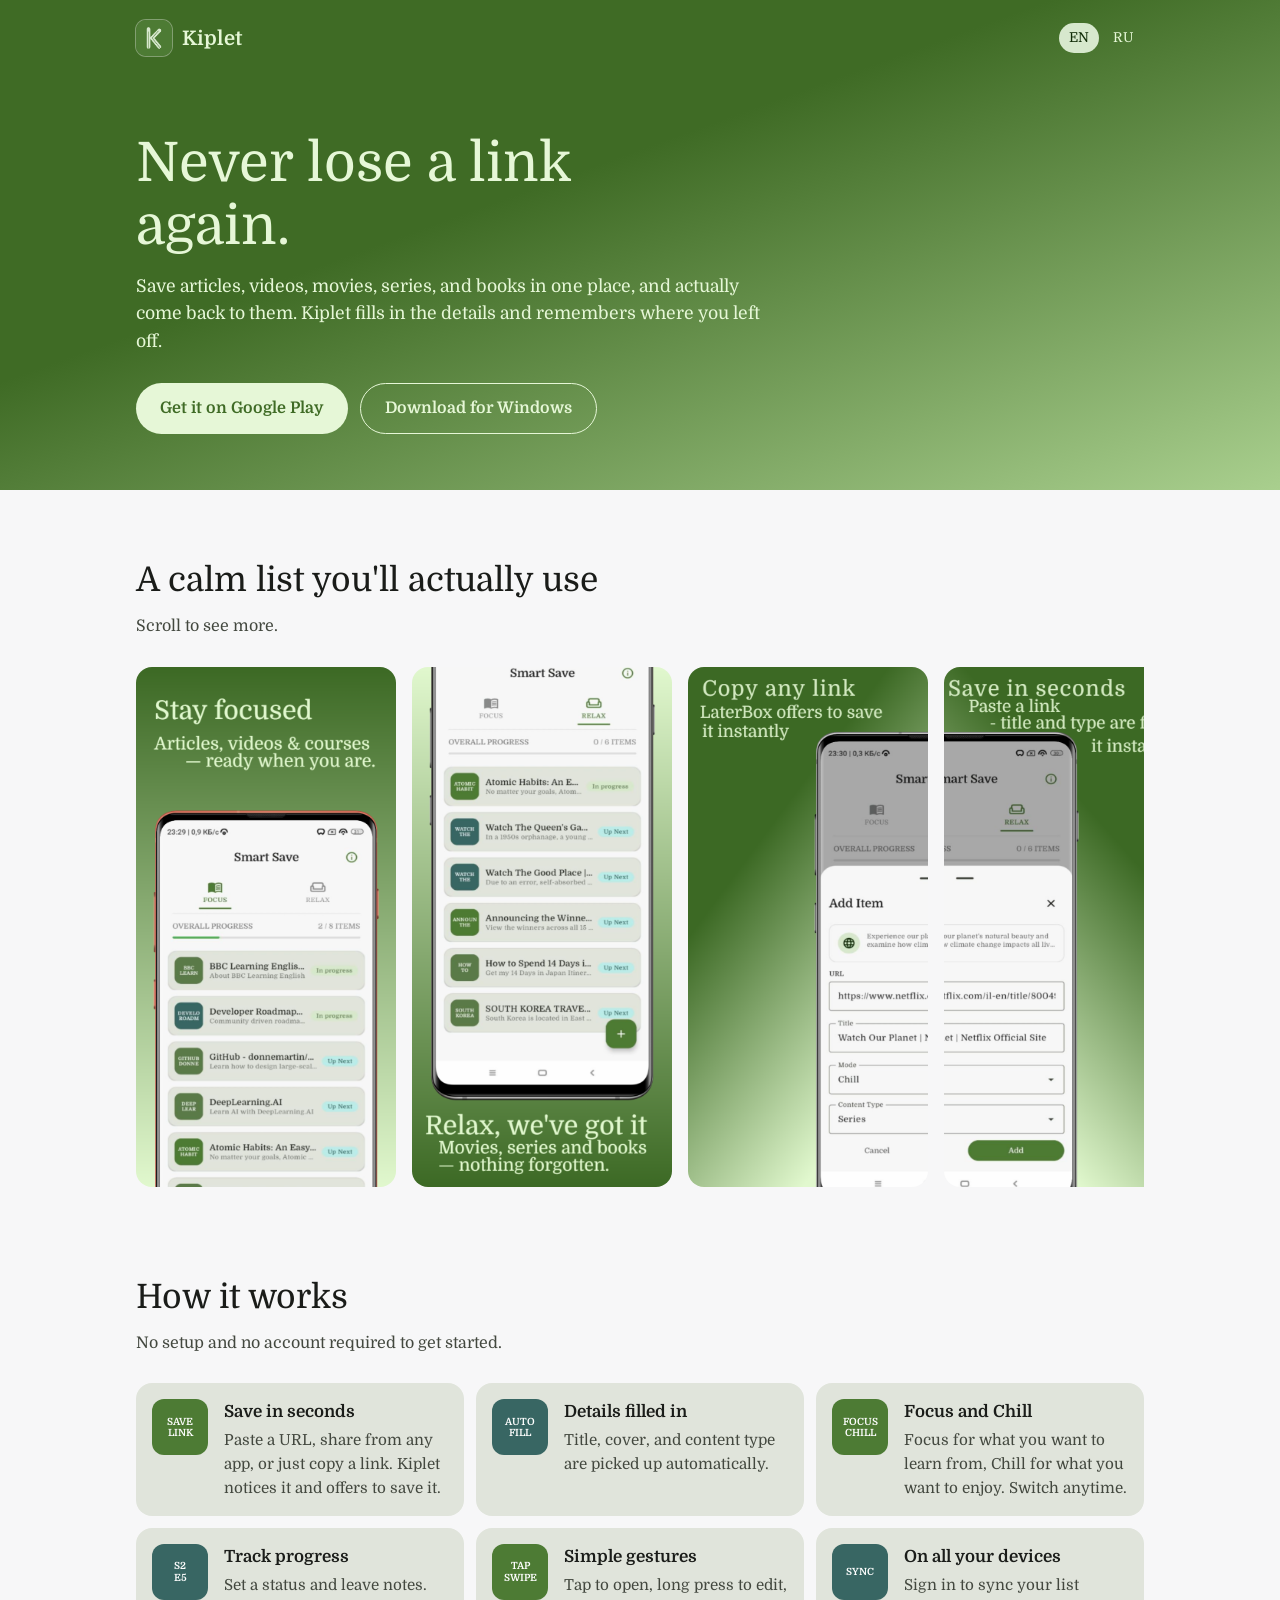
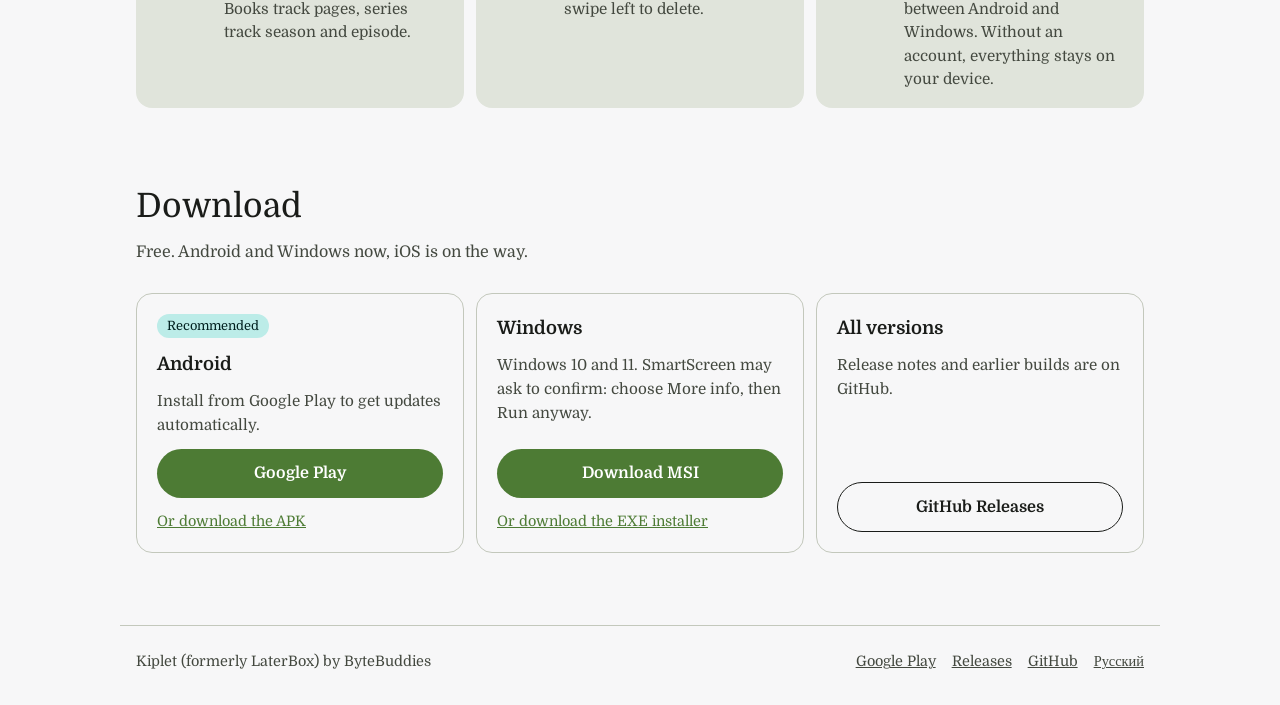
==== commit 6040a00c: "Rename to Kiplet: site, README, release file names - Kiplet name, new icon, "formerly LaterBox" note" ====
--- a/index.html
+++ b/index.html
@@ -3,10 +3,10 @@
 <head>
     <meta charset="utf-8">
     <meta name="viewport" content="width=device-width, initial-scale=1">
-    <title>LaterBox | Save &amp; Read Later</title>
-    <meta name="description" content="LaterBox is a simple read-it-later app. Save links to articles, videos, movies, series, and books, split them into Focus and Chill, and track your progress.">
+    <title>Kiplet | Save &amp; Read Later</title>
+    <meta name="description" content="Kiplet is a simple read-it-later app. Save links to articles, videos, movies, series, and books, split them into Focus and Chill, and track your progress.">
     <meta name="theme-color" content="#4d7b34">
-    <meta property="og:title" content="LaterBox: Save &amp; Read Later">
+    <meta property="og:title" content="Kiplet: Save &amp; Read Later">
     <meta property="og:description" content="Never lose a link again. Save, organize, and actually come back to what you wanted to read or watch.">
     <meta property="og:type" content="website">
     <meta property="og:url" content="https://keatmur.github.io/laterBoxPR/">
@@ -25,7 +25,7 @@
         <div class="container header">
             <a class="brand" href="./">
                 <img src="./assets/icon.png" alt="" width="36" height="36">
-                LaterBox
+                Kiplet
             </a>
             <nav class="lang" aria-label="Language">
                 <a href="./" aria-current="page">EN</a>
@@ -36,7 +36,7 @@
             <h1>Never lose a link again.</h1>
             <p>
                 Save articles, videos, movies, series, and books in one place, and actually come back
-                to them. LaterBox fills in the details and remembers where you left off.
+                to them. Kiplet fills in the details and remembers where you left off.
             </p>
             <div class="actions">
                 <a class="button button--primary" href="https://play.google.com/store/apps/details?id=group.byte.buddies.laterbox">Get it on Google Play</a>
@@ -76,7 +76,7 @@
                     <span class="feature__tile" aria-hidden="true">Save<br>link</span>
                     <div>
                         <h3>Save in seconds</h3>
-                        <p>Paste a URL, share from any app, or just copy a link. LaterBox notices it and offers to save it.</p>
+                        <p>Paste a URL, share from any app, or just copy a link. Kiplet notices it and offers to save it.</p>
                     </div>
                 </li>
                 <li class="feature">
@@ -126,13 +126,13 @@
                     <h3>Android</h3>
                     <p>Install from Google Play to get updates automatically.</p>
                     <a class="button button--primary" href="https://play.google.com/store/apps/details?id=group.byte.buddies.laterbox">Google Play</a>
-                    <a class="text-link" href="https://github.com/keatmur/laterBoxPR/releases/latest/download/LaterBox-android.apk">Or download the APK</a>
+                    <a class="text-link" href="https://github.com/keatmur/laterBoxPR/releases/latest/download/Kiplet-android.apk">Or download the APK</a>
                 </article>
                 <article class="download">
                     <h3>Windows</h3>
                     <p>Windows 10 and 11. SmartScreen may ask to confirm: choose More info, then Run anyway.</p>
-                    <a class="button button--primary" href="https://github.com/keatmur/laterBoxPR/releases/latest/download/LaterBox-windows.msi">Download MSI</a>
-                    <a class="text-link" href="https://github.com/keatmur/laterBoxPR/releases/latest/download/LaterBox-windows.exe">Or download the EXE installer</a>
+                    <a class="button button--primary" href="https://github.com/keatmur/laterBoxPR/releases/latest/download/Kiplet-windows.msi">Download MSI</a>
+                    <a class="text-link" href="https://github.com/keatmur/laterBoxPR/releases/latest/download/Kiplet-windows.exe">Or download the EXE installer</a>
                 </article>
                 <article class="download">
                     <h3>All versions</h3>
@@ -144,7 +144,7 @@
     </main>
 
     <footer class="container footer">
-        <span>LaterBox by ByteBuddies</span>
+        <span>Kiplet (formerly LaterBox) by ByteBuddies</span>
         <nav aria-label="Footer">
             <a href="https://play.google.com/store/apps/details?id=group.byte.buddies.laterbox">Google Play</a>
             <a href="https://github.com/keatmur/laterBoxPR/releases">Releases</a>
--- a/assets/styles.css
+++ b/assets/styles.css
@@ -111,6 +111,7 @@
     width: 36px;
     height: 36px;
     border-radius: 10px;
+    box-shadow: 0 0 0 1px rgba(255, 255, 255, 0.35);
 }
 
 .lang {
